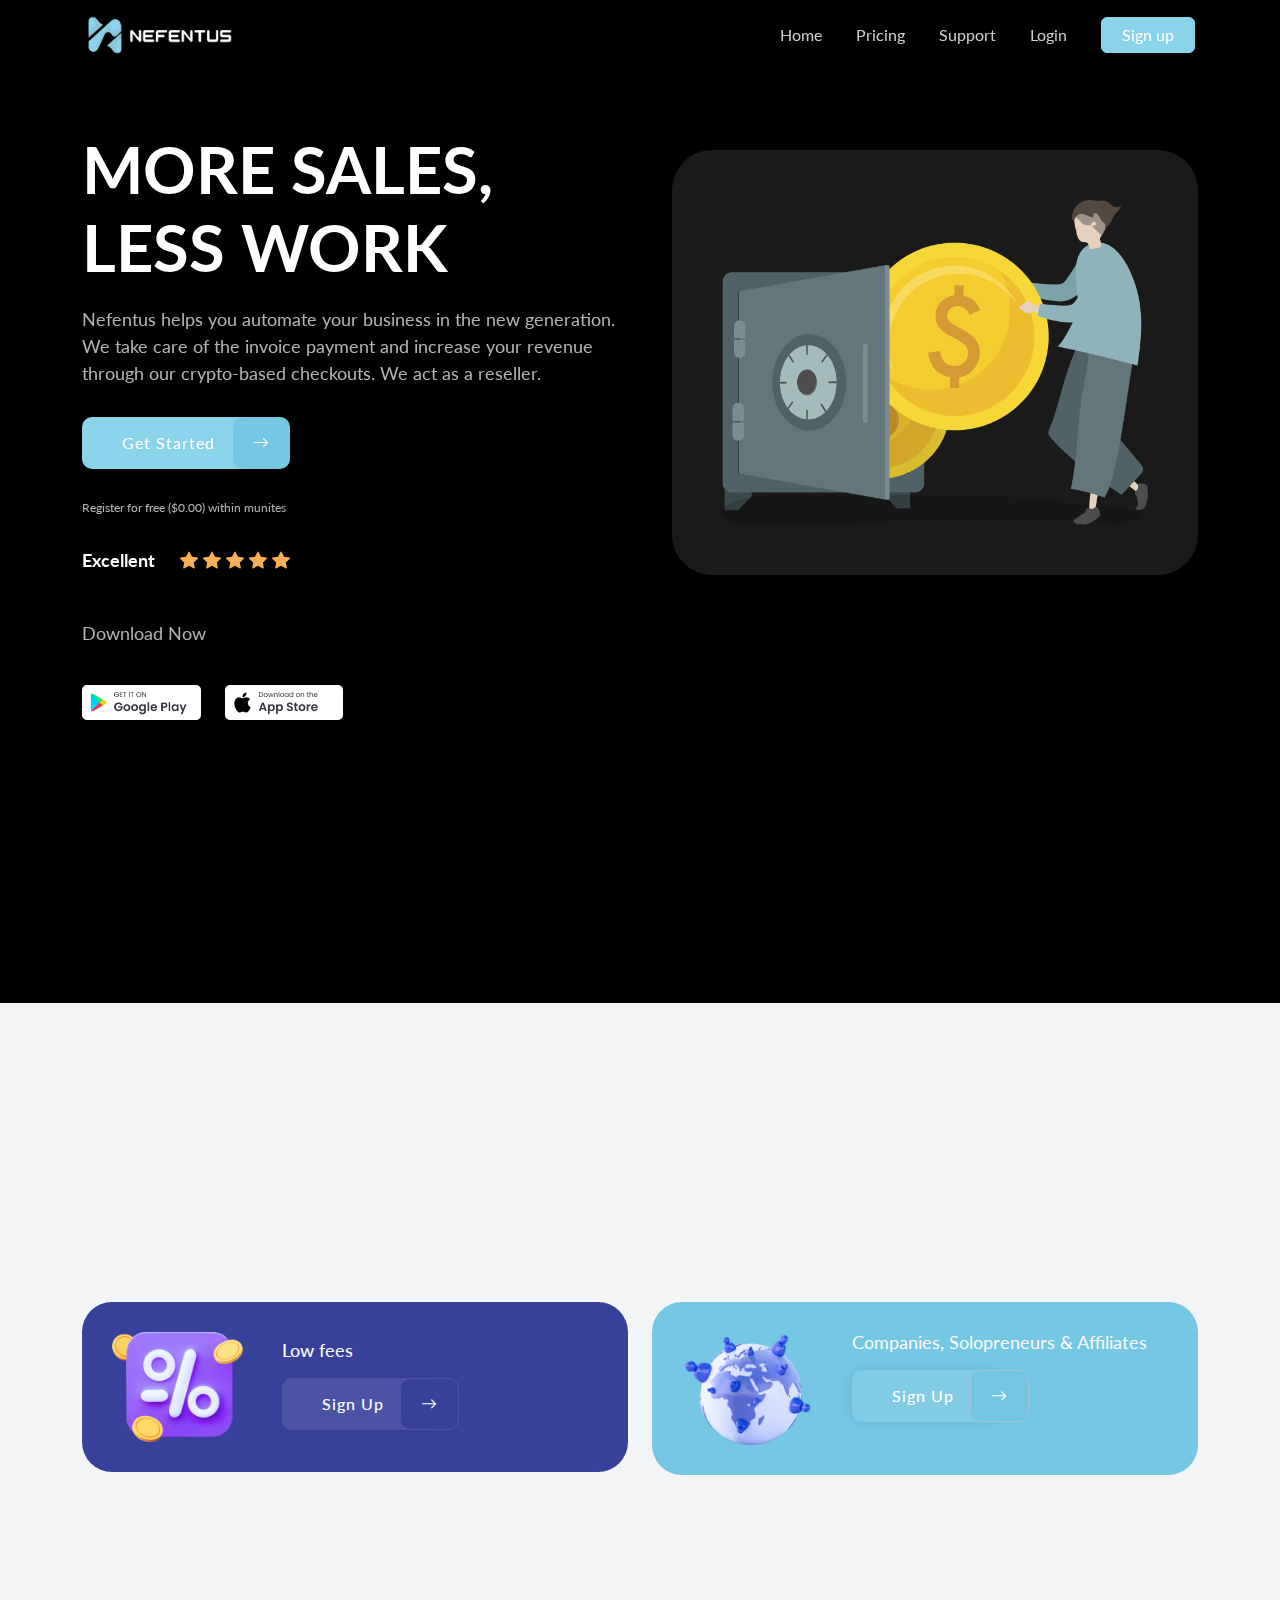
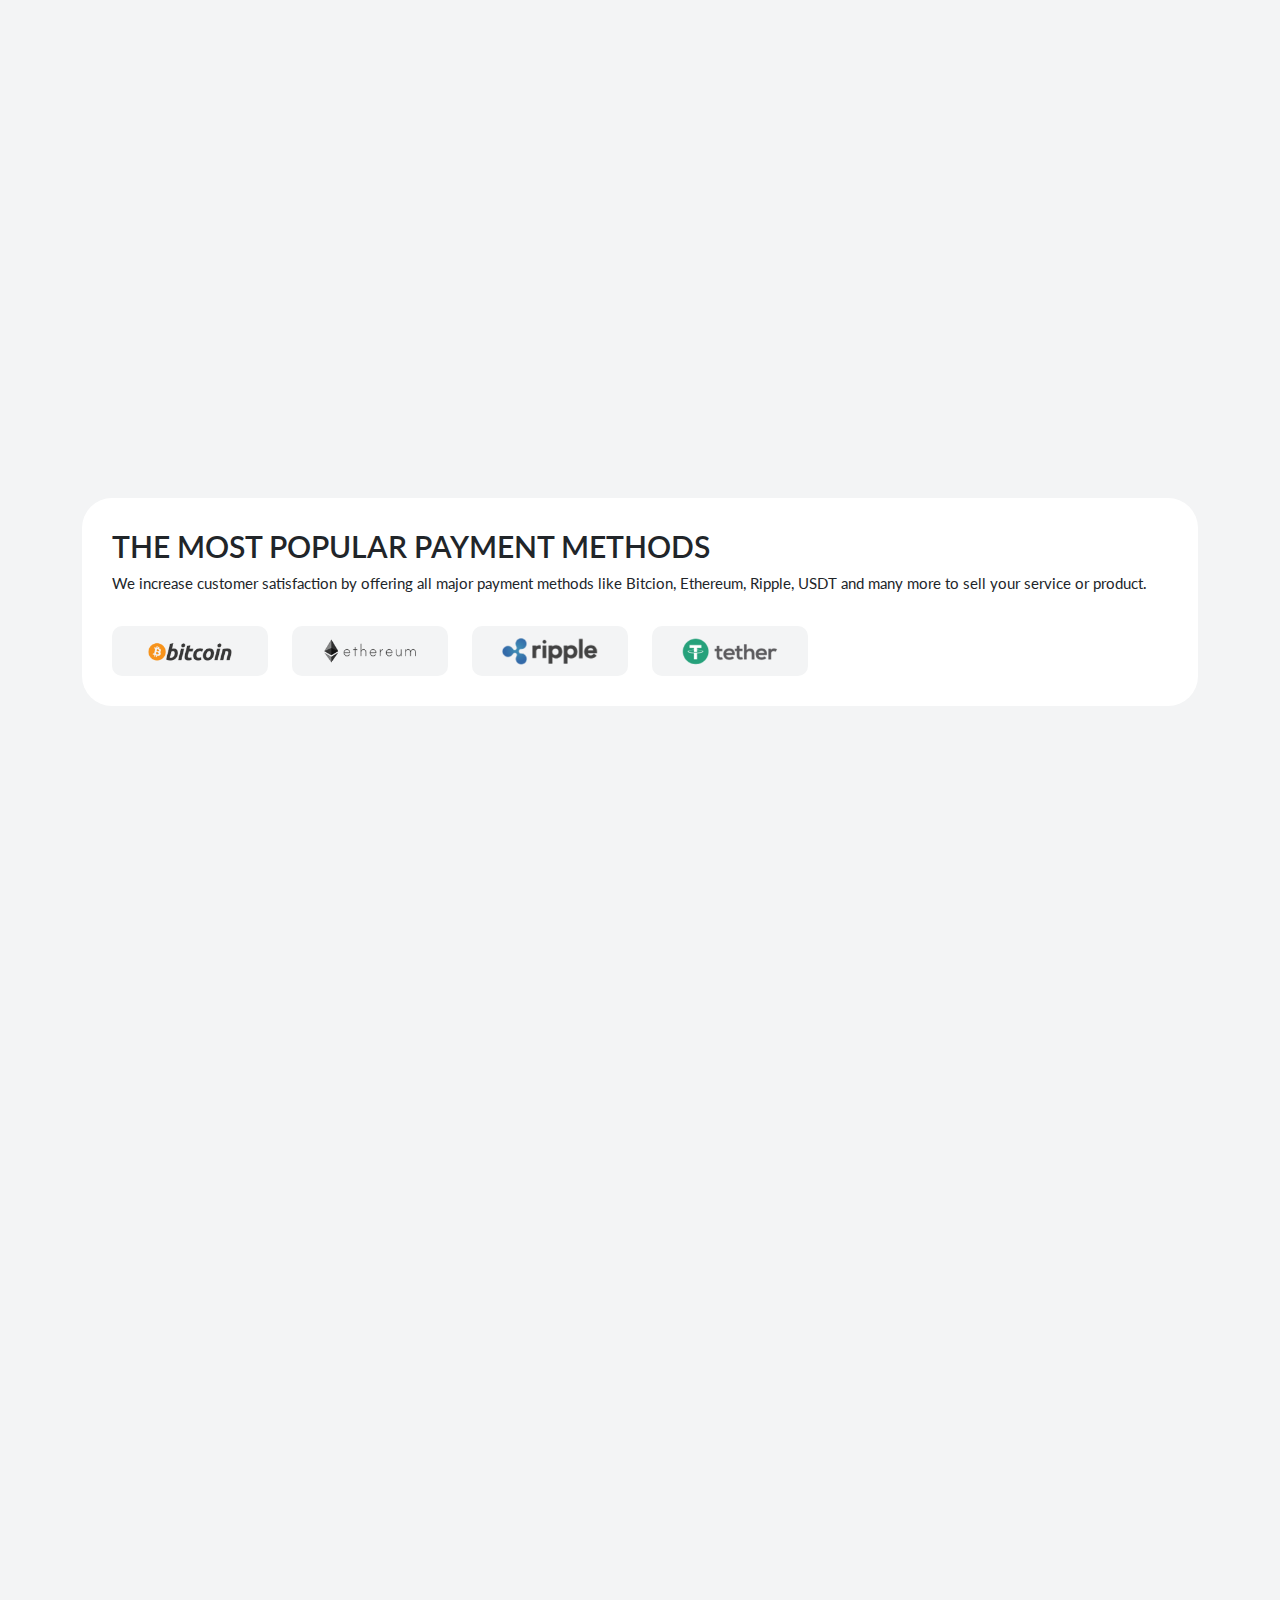
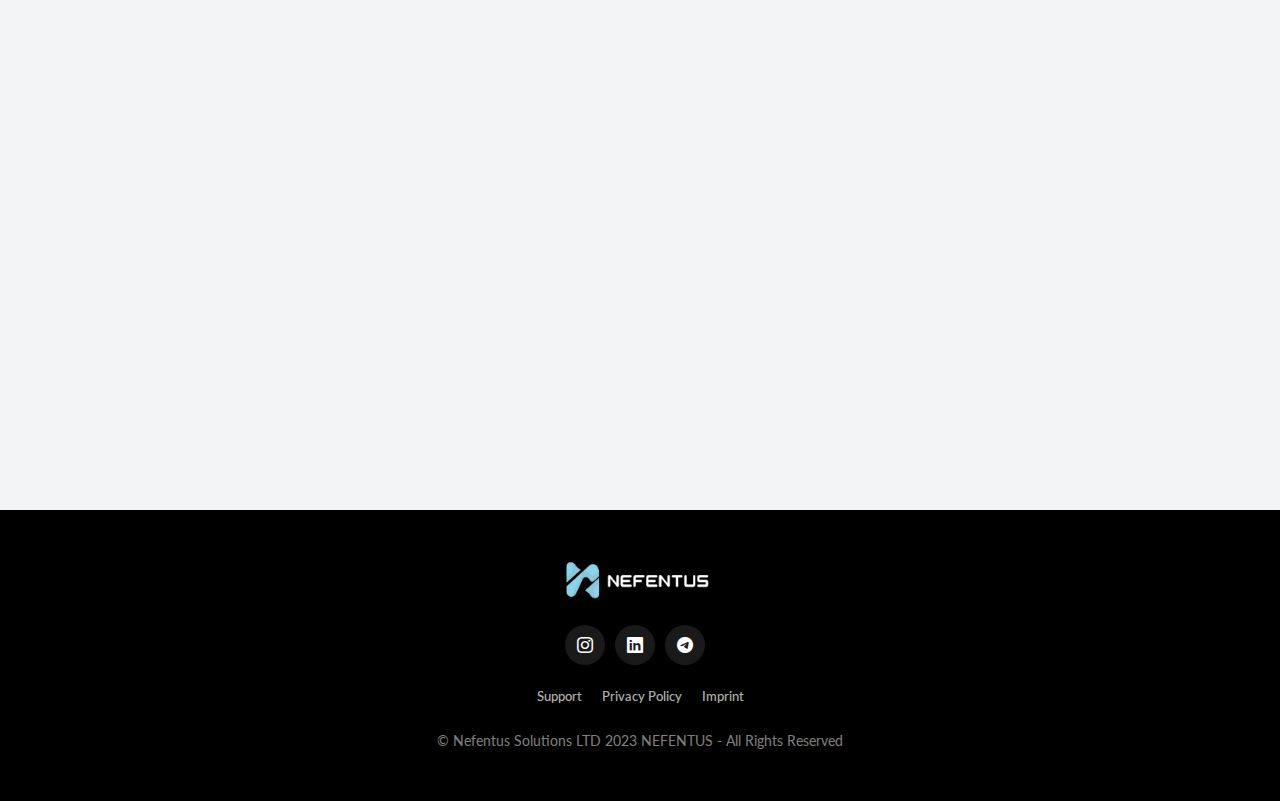
==== index.html @ e7fe7fd0 "3rd commit" ====
<!DOCTYPE html>
<html lang="en">

<head>
  <meta charset="utf-8">
  <meta content="width=device-width, initial-scale=1.0" name="viewport">

  <title>Nefentus</title>
  <meta content="" name="description">
  <meta content="" name="keywords">

  <!-- Favicons -->
  <link href="assets/img/favicon.png" rel="icon">
  <link href="assets/img/apple-touch-icon.png" rel="apple-touch-icon">

  <!-- Google Fonts -->
  <link rel="preconnect" href="https://fonts.googleapis.com">
  <link rel="preconnect" href="https://fonts.gstatic.com" crossorigin>
  <link
    href="https://fonts.googleapis.com/css2?family=Open+Sans:ital,wght@0,300;0,400;0,500;0,600;0,700;1,300;1,400;1,600;1,700&family=Montserrat:ital,wght@0,300;0,400;0,500;0,600;0,700;1,300;1,400;1,500;1,600;1,700&family=Raleway:ital,wght@0,300;0,400;0,500;0,600;0,700;1,300;1,400;1,500;1,600;1,700&display=swap"
    rel="stylesheet">

  <!-- Vendor CSS Files -->
  <link href="assets/vendor/bootstrap/css/bootstrap.min.css" rel="stylesheet">
  <link href="assets/vendor/bootstrap-icons/bootstrap-icons.css" rel="stylesheet">
  <link href="assets/vendor/aos/aos.css" rel="stylesheet">
  <link href="assets/vendor/glightbox/css/glightbox.min.css" rel="stylesheet">
  <link href="assets/vendor/swiper/swiper-bundle.min.css" rel="stylesheet">

  <!-- Template Main CSS File -->
  <link href="assets/css/main.css" rel="stylesheet">


</head>

<body>

  <!-- ======= Header ======= -->

  <header id="header" class="header d-flex align-items-center">

    <div class="container container-xl d-flex align-items-center justify-content-between">
      <a href="index.html" class="logo d-flex align-items-center">
        <img src="assets/img/logo.png" alt="">
      </a>
      <nav id="navbar" class="navbar">
        <ul>
          <li><a href="index.html">Home</a></li>
          <li><a href="pricing.html">Pricing</a></li>
          <li><a href="faq.html">Support</a></li>
          <li><a href="login.html">Login</a></li>
          <li><a href="signup.html"><button class="btn btn-info button">Sign up</button></a></li>
        </ul>
      </nav> <!-- .navbar -->

      <i class="mobile-nav-toggle mobile-nav-show bi bi-list"></i>
      <i class="mobile-nav-toggle mobile-nav-hide d-none bi bi-x"></i>

    </div>

  </header> <!-- End Header -->

  <!-- End Header -->

  <!-- ======= Hero Section ======= -->

  <section id="hero" class="hero">
    <div class="container position-relative">
      <div class="row gy-5 " data-aos="fade-in">
        <div class="col-lg-6 order-2 order-lg-1 d-flex flex-column justify-content-center text-lg-start mt-5">
          <h2>MORE SALES, LESS WORK</h2>
          <p>Nefentus helps you automate your business in the new generation. We take care of the invoice payment and
            increase your revenue through our crypto-based checkouts. We act as a reseller.</p>
          <div class="d-flex justify-content-lg-start">
            <a href="#" class="btn-get-started">Get Started <i class="bi bi-arrow-right"></i></a>
          </div>
          <p class="regFree">Register for free ($0.00) within munites</p>
          <p><b class="text-white ">Excellent</b>
            <span class="star-icon">
              <i class="bi bi-star-fill"></i>
              <i class="bi bi-star-fill"></i>
              <i class="bi bi-star-fill"></i>
              <i class="bi bi-star-fill"></i>
              <i class="bi bi-star-fill"></i>
            </span>
          </p>

          <div class="download mt-3">
            <p class="lead">Download Now</p>

            <div class="row">
              <div class="col-lg-3 col-6 mt-2">
                <a href="#"><img src="./assets/img/gplay.png" alt="" width="100%"></a>
              </div>
              <div class="col-lg-3 col-6 mt-2 text-left">
                <a href="#"><img src="./assets/img/astore.png" alt="" width="100%"></a>
              </div>
            </div>
          </div>
        </div>
        <div class="col-lg-6 order-1 order-lg-2">
          <div class="img-bg">
            <img src="assets/img/hero-img.png" class="img-fluid" alt="" data-aos="zoom-out" data-aos-delay="100">
          </div>
        </div>
      </div>
    </div>

    <div class="icon-boxes position-relative">
      <div class="container position-relative">
        <div class="row gy-4 mt-5">

          <div class="col-xl-12 col-md-12" data-aos="fade-up" data-aos-delay="100">
            <div class="icon-box">
              <div class="row">
                <div class="col-lg-4">
                  <img src="./assets/img/feature.png" width="100%" alt="">
                </div>
                <div class="col-lg-6 offset-lg-1">
                  <h2 class="text-dark title">What you can expect from Nefentus</h2>
                  <p class="text-dark">We are a new European Crypto payment solution, providing the easiest way for you
                    to sell your products and services. All functions of Nefentus are available immediately and without
                    monthly costs. An invoice will be automatically created and sent by email to your customer. Also, a
                    variety of marketing functions that can be used to increase your sales will be available to you.</p>
                  <div class="">
                    <a href="#" class="btn-get-started">Get Started <i class="bi bi-arrow-right"></i></a>
                  </div>
                </div>
              </div>
            </div>
          </div>
        </div>
      </div>
    </div>
    </div>
  </section>

  <!-- End Hero Section -->

  <main id="main">

    <section class="py-4">
      <div class="container">
        <div class="row">
          <div class="col-lg-6">
            <div class="rectengle low_fees">
              <div class="row">
                <div class="col-lg-4">
                  <img class="lowfees" src="./assets/img/low-fees.png" alt="">
                </div>
                <div class="col-lg-8 text-lext">
                  <h2 class="text-light mt-2">Low fees</h2>
                  <div class="mt-3">
                    <a href="#" class="btn-get-started signup">Sign Up <i class="bi bi-arrow-right signup2"></i></a>
                  </div>
                </div>
              </div>
            </div>
          </div>
          <div class="col-lg-6">
            <div class="rectengle two low_fees">
              <div class="row">
                <div class="col-lg-4">
                  <img class="lowfees" src="./assets/img/companies.png" alt="">
                </div>
                <div class="col-lg-8 text-lext">
                  <h2 class="text-light">Companies, Solopreneurs & Affiliates</h2>
                  <div class="mt-3">
                    <a href="#" class="btn-get-started signup">Sign Up <i class="bi bi-arrow-right signup3"></i></a>
                  </div>
                </div>
              </div>
            </div>
          </div>
        </div>
      </div>
    </section>

    <section>
      <div class="icon-boxes">
        <div class="container">
          <div class="row">

            <div class="col-xl-12 col-md-12" data-aos="fade-up" data-aos-delay="100">
              <div class="sales-box">
                <div class="row">
                  <div class="col-lg-5">
                    <div class="img-bg2">
                      <img src="./assets/img/sales.png" width="100%" alt="">
                    </div>
                  </div>
                  <div class="col-lg-6 offset-lg-1">
                    <h2 class="text-dark title">NOTICEABLY MORE SALES</h2>
                    <p class="text-dark des">Get more sales on Nefentus with our sales optimized checkouts and benefit
                      from fast load times, high conversion rates and enthusiastic user experience.</p>
                    <div class="row mb-3">
                      <div class="col-lg-6">
                        <ul>
                          <li><i class="bi bi-check-circle-fill"></i> Professional Trading Tools</li>
                          <li><i class="bi bi-check-circle-fill"></i> Autocopy Other Traders</li>
                        </ul>
                      </div>
                      <div class="col-lg-6">
                        <ul>
                          <li><i class="bi bi-check-circle-fill"></i> 1000+ Tranding Assets</li>
                          <li><i class="bi bi-check-circle-fill"></i> Multiple Funding Methods</li>
                        </ul>
                      </div>
                    </div>
                    <div>
                      <a href="#" class="btn-get-started">Get Started <i class="bi bi-arrow-right"></i></a>
                    </div>
                  </div>
                </div>
              </div>
            </div>
          </div>
        </div>
      </div>
    </section>

    <section>
      <div class="container">
        <div class="row">
          <div class="col-lg-12">
            <div class="rectengle payment">
              <h2 class="text-dark">THE MOST POPULAR PAYMENT METHODS</h2>
              <p class="text-dark">We increase customer satisfaction by offering all major payment methods like
                Bitcion, Ethereum, Ripple, USDT and many
                more to sell your service or product.</p>
              <div class="row pt-3">
                <div class="col-lg-2 col-6">
                  <div class="rec-box text-center">
                    <img src="./assets/img/bitcoin.png" width="70%" alt="">
                  </div>
                </div>
                <div class="col-lg-2 col-6">
                  <div class="rec-box text-center">
                    <img src="./assets/img/ethereum.png" width="70%" alt="">
                  </div>
                </div>
                <div class="col-lg-2 col-6">
                  <div class="rec-box text-center">
                    <img src="./assets/img/ripple.png" width="70%" alt="">
                  </div>
                </div>
                <div class="col-lg-2 col-6">
                  <div class="rec-box text-center">
                    <img src="./assets/img/tether.png" width="70%" alt="">
                  </div>
                </div>
              </div>
            </div>
          </div>
        </div>
      </div>
    </section>


    <section id="services" class="services">
      <div class="container" data-aos="fade-up">

        <div class="rectengle-bg">
          <div class="row">
            <div class="col-lg-12">
              <h2 class="heading-text">Stay with a Trusted Solution</h2>
              <p class="heading-des">Discover why we are the best solution for your business</p>
            </div>
          </div>
          <div class="row gy-4 mt-2" data-aos="fade-up" data-aos-delay="100">

            <div class="col-lg-4 col-md-6">
              <div class="service-item  position-relative">
                <div class="icon">
                  <img src="./assets/img/shield.png" alt="">
                </div>
                <h3>Software made in Europe</h3>
                <p>Our in-house team of IT specialists continuously develop Nefentus to the highest standards.</p>
              </div>
            </div>
            <div class="col-lg-4 col-md-6">
              <div class="service-item  position-relative">
                <div class="icon">
                  <img src="./assets/img/privacy.png" alt="">
                </div>
                <h3>100% DSGVO compliant</h3>
                <p>We work according to the highest data protection and security standards. To ensure that your company
                  and the data of
                  your customers are protected in the best possible way.</p>
              </div>
            </div>
            <div class="col-lg-4 col-md-6">
              <div class="service-item  position-relative">
                <div class="icon">
                  <img src="./assets/img/trusted.png" alt="">
                </div>
                <h3>Highly secure servers</h3>
                <p>Benefit from our powerful and secure servers with 100% availability</p>
              </div>
            </div>
            <div class="text-center">
              <a href="#" class="btn-get-started btn-full w-100">Start Now <i class="bi bi-arrow-right"></i></a>
            </div>
          </div>
        </div>

      </div>
    </section>

    <section>
      <div class="icon-boxes">
        <div class="container">
          <div class="row">

            <div class="col-xl-12 col-md-12" data-aos="fade-up" data-aos-delay="100">
              <div class="sales-box">
                <div class="row">
                  <div class="col-lg-5">
                    <div class="img-bg2">
                      <img src="./assets/img/personal.png" width="100%" alt="">
                    </div>
                  </div>
                  <div class="col-lg-6 offset-lg-1">
                    <h2 class="text-dark title">Free Onboarding Call</h2>
                    <p class="text-dark des">If you want to use Nefentus, we offer free onboarding calls where a support
                      expert will help you with registration and
                      setup.</p>
                    <p class="text-dark des mt-0">For ambitious experts like bar owners, consultants, coaches, trainers,
                      speakers and agency owners we always find the
                      best solution.</p>
                    <div class="row mb-3">
                      <div class="col-lg-12">
                        <ul>
                          <li><i class="bi bi-check-circle-fill"></i>Let our experts explain Nefentus to you for free
                          </li>
                          <li><i class="bi bi-check-circle-fill"></i>Get a free consultation about our software</li>
                          <li><i class="bi bi-check-circle-fill"></i>Benefit from a free introduction to our latest
                            features</li>
                        </ul>
                      </div>

                    </div>
                    <div class="d-flex justify-content-lg-start ">
                      <a href="#" class="btn-get-started">Get Started <i class="bi bi-arrow-right"></i></a>
                    </div>
                  </div>
                </div>
              </div>
            </div>
          </div>
        </div>
      </div>
    </section>

  </main><!-- End #main -->

  <!-- ======= Footer ======= -->
  <footer id="footer" class="footer">

    <div class="container">
      <div class="row gy-4">
        <div class="col-lg-4 col-md-12 offset-lg-4 text-center footer-info">
          <a href="index.html" class="logo d-flex align-items-center justify-content-center">
            <img src="assets/img/logo.png" alt="">
          </a>
          <div class="social-links d-flex mt-4 justify-content-center text-center">
            <a href="#" class="instagram"><i class="bi bi-instagram"></i></a>
            <a href="#" class="linkedin"><i class="bi bi-linkedin"></i></a>
            <a href="#" class="linkedin"><i class="bi bi-telegram"></i></a>
          </div>

          <ul class="useful-links">
            <li><a href="#">Support</a></li>
            <li><a href="#">Privacy Policy</a></li>
            <li><a href="#">Imprint</a></li>
          </ul>
        </div>

      </div>
    </div>

    <div class="container mt-4">
      <div class="copyright">
        &copy; Nefentus Solutions LTD 2023 NEFENTUS - All Rights Reserved
      </div>

    </div>

  </footer>

  <!-- End Footer -->

  <a href="#" class="scroll-top d-flex align-items-center justify-content-center"><i
      class="bi bi-arrow-up-short"></i></a>


  <!-- Vendor JS Files -->
  <script src="assets/vendor/bootstrap/js/bootstrap.bundle.min.js"></script>
  <script src="assets/vendor/aos/aos.js"></script>
  <script src="assets/vendor/glightbox/js/glightbox.min.js"></script>
  <script src="assets/vendor/purecounter/purecounter_vanilla.js"></script>
  <script src="assets/vendor/swiper/swiper-bundle.min.js"></script>

  <!-- Template Main JS File -->
  <script src="assets/js/main.js"></script>

</body>

</html>
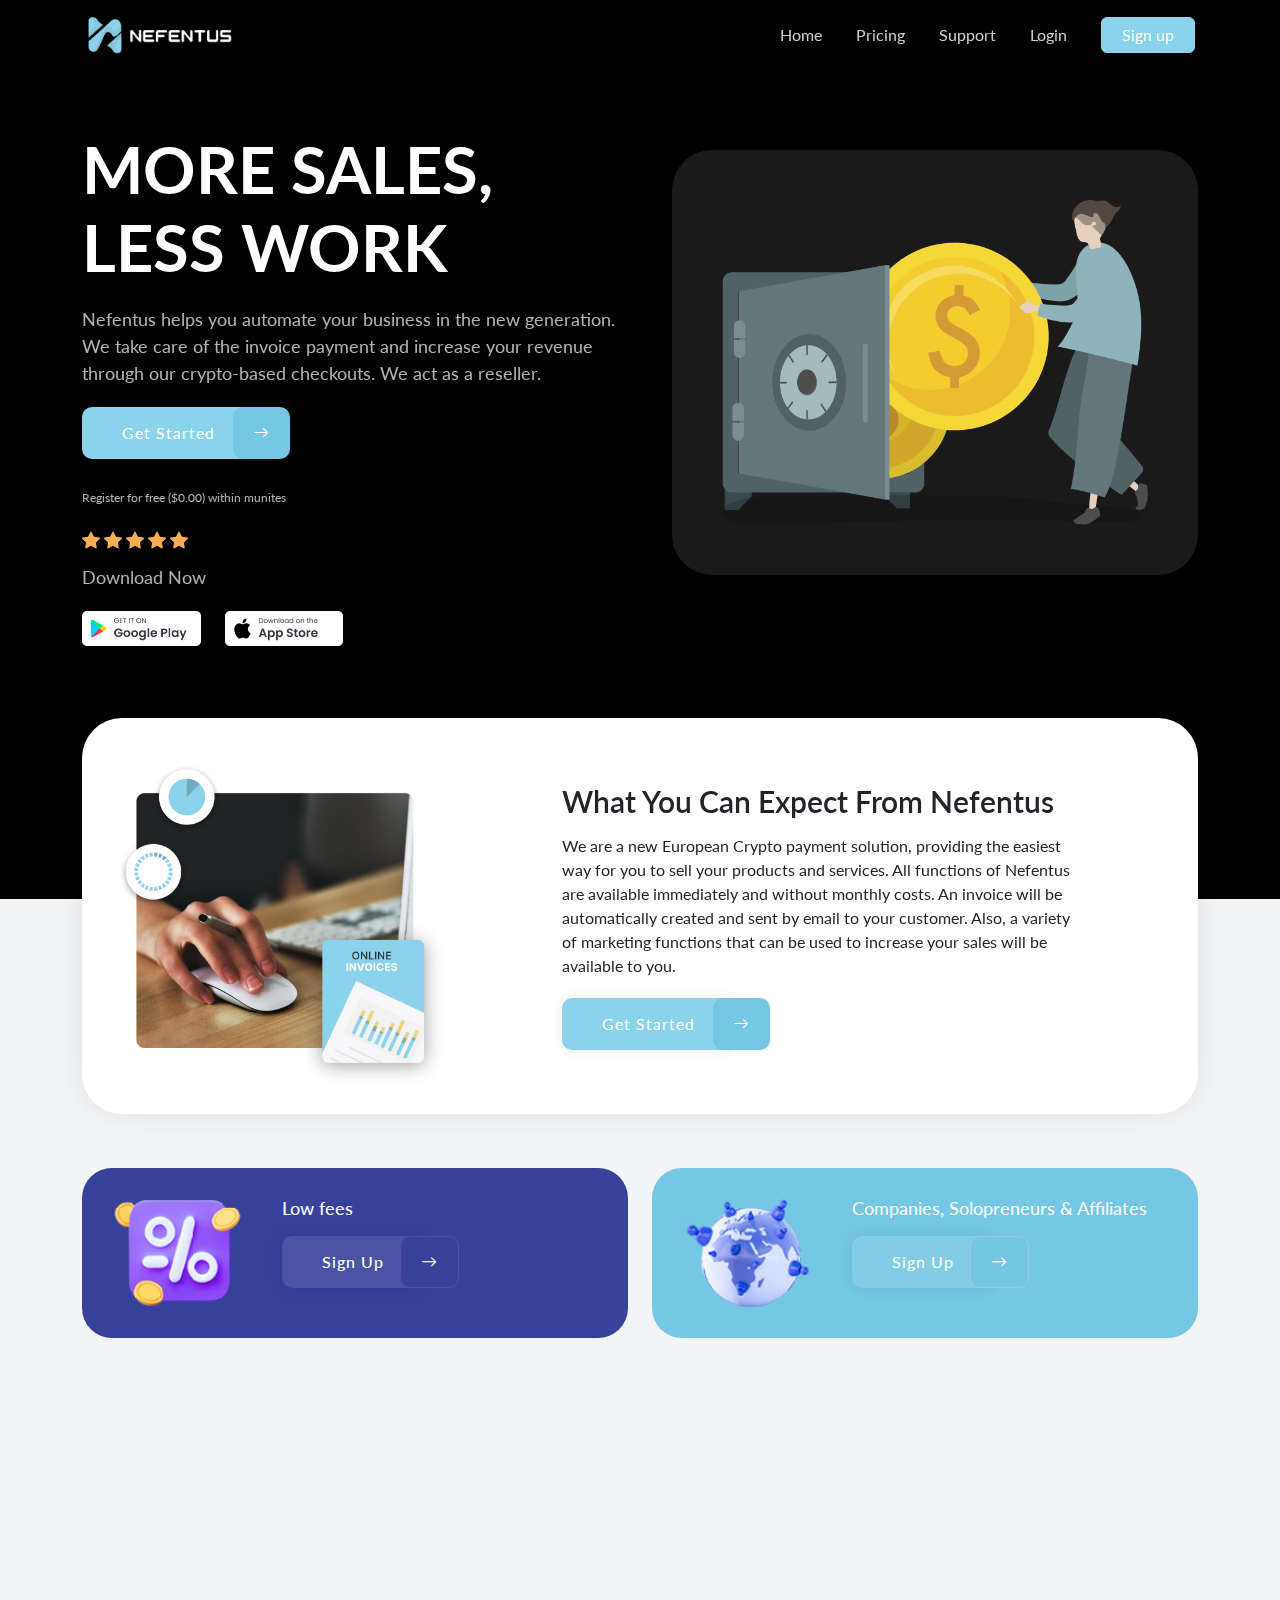
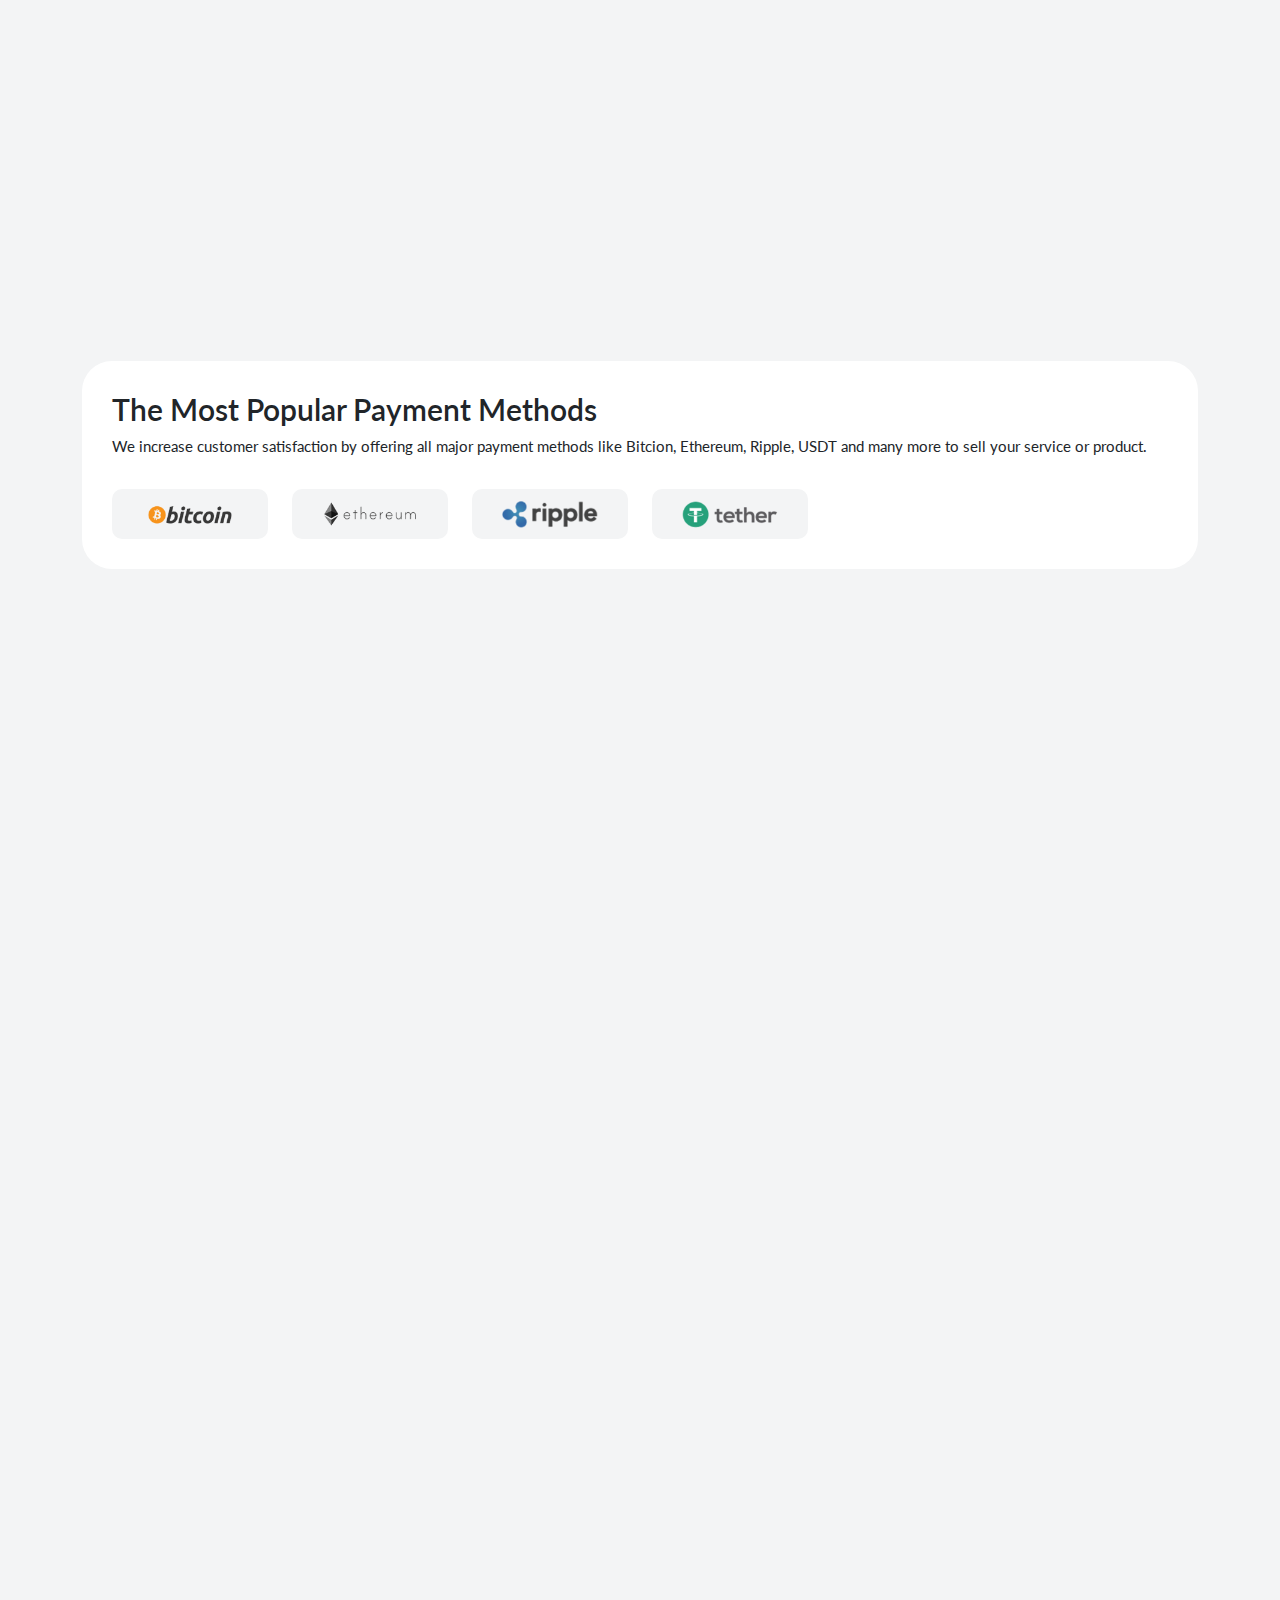
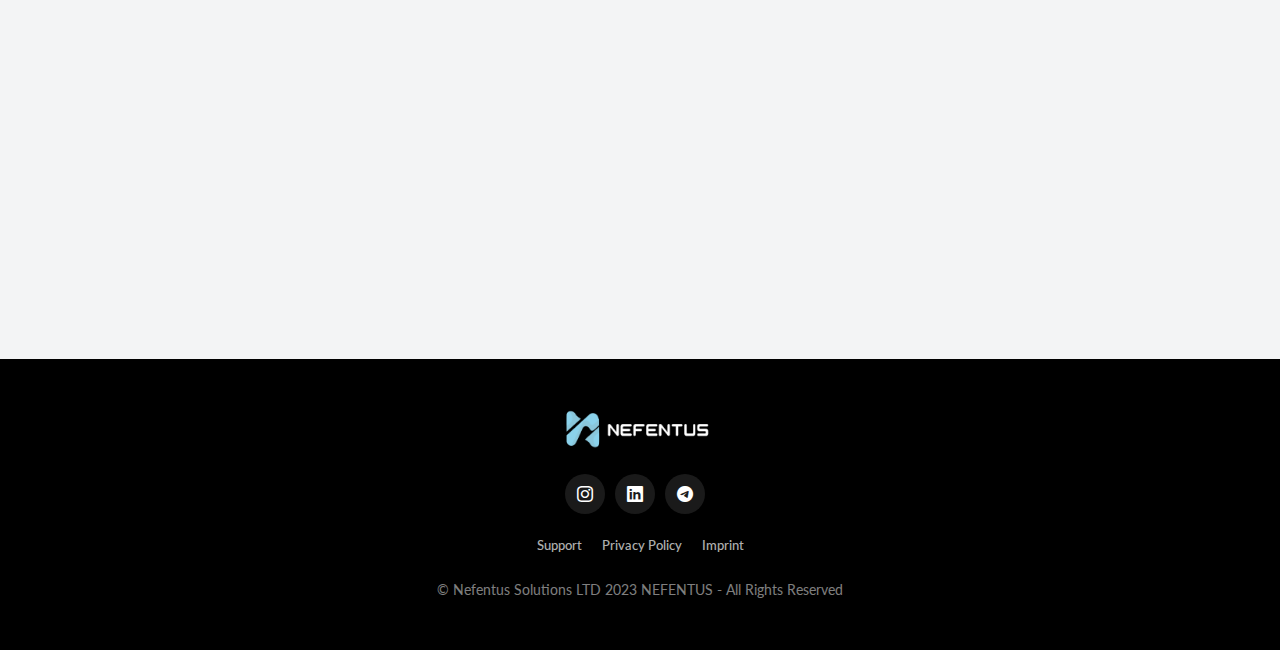
==== commit 1fad1e56: "43rd commit" ====
--- a/index.html
+++ b/index.html
@@ -49,6 +49,8 @@
           <li><a href="pricing.html">Pricing</a></li>
           <li><a href="faq.html">Support</a></li>
           <li><a href="login.html">Login</a></li>
+          <li class="app-button"><a href="#"><button class="btn btn-info button bg-light">Download the App</button></a>
+          </li>
           <li><a href="signup.html"><button class="btn btn-info button">Sign up</button></a></li>
         </ul>
       </nav> <!-- .navbar -->
@@ -75,24 +77,24 @@
             <a href="#" class="btn-get-started">Get Started <i class="bi bi-arrow-right"></i></a>
           </div>
           <p class="regFree">Register for free ($0.00) within munites</p>
-          <p><b class="text-white ">Excellent</b>
-            <span class="star-icon">
-              <i class="bi bi-star-fill"></i>
-              <i class="bi bi-star-fill"></i>
-              <i class="bi bi-star-fill"></i>
-              <i class="bi bi-star-fill"></i>
-              <i class="bi bi-star-fill"></i>
-            </span>
-          </p>
-
-          <div class="download mt-3">
+
+          <span class="star-icon">
+            <i class="bi bi-star-fill"></i>
+            <i class="bi bi-star-fill"></i>
+            <i class="bi bi-star-fill"></i>
+            <i class="bi bi-star-fill"></i>
+            <i class="bi bi-star-fill"></i>
+          </span>
+
+
+          <div class="download">
             <p class="lead">Download Now</p>
 
             <div class="row">
-              <div class="col-lg-3 col-6 mt-2">
+              <div class="col-lg-3 col-6">
                 <a href="#"><img src="./assets/img/gplay.png" alt="" width="100%"></a>
               </div>
-              <div class="col-lg-3 col-6 mt-2 text-left">
+              <div class="col-lg-3 col-6 text-left">
                 <a href="#"><img src="./assets/img/astore.png" alt="" width="100%"></a>
               </div>
             </div>
@@ -108,16 +110,16 @@
 
     <div class="icon-boxes position-relative">
       <div class="container position-relative">
-        <div class="row gy-4 mt-5">
+        <div class="row gy-4 mt-5 ">
 
           <div class="col-xl-12 col-md-12" data-aos="fade-up" data-aos-delay="100">
             <div class="icon-box">
-              <div class="row">
+              <div class="row align-items-center">
                 <div class="col-lg-4">
                   <img src="./assets/img/feature.png" width="100%" alt="">
                 </div>
                 <div class="col-lg-6 offset-lg-1">
-                  <h2 class="text-dark title">What you can expect from Nefentus</h2>
+                  <h2 class="text-dark title">What You Can Expect From Nefentus</h2>
                   <p class="text-dark">We are a new European Crypto payment solution, providing the easiest way for you
                     to sell your products and services. All functions of Nefentus are available immediately and without
                     monthly costs. An invoice will be automatically created and sent by email to your customer. Also, a
@@ -149,7 +151,7 @@
                   <img class="lowfees" src="./assets/img/low-fees.png" alt="">
                 </div>
                 <div class="col-lg-8 text-lext">
-                  <h2 class="text-light mt-2">Low fees</h2>
+                  <h2 class="text-light">Low fees</h2>
                   <div class="mt-3">
                     <a href="#" class="btn-get-started signup">Sign Up <i class="bi bi-arrow-right signup2"></i></a>
                   </div>
@@ -190,7 +192,7 @@
                     </div>
                   </div>
                   <div class="col-lg-6 offset-lg-1">
-                    <h2 class="text-dark title">NOTICEABLY MORE SALES</h2>
+                    <h2 class="text-dark title">Noticeably More Sales</h2>
                     <p class="text-dark des">Get more sales on Nefentus with our sales optimized checkouts and benefit
                       from fast load times, high conversion rates and enthusiastic user experience.</p>
                     <div class="row mb-3">
@@ -224,7 +226,7 @@
         <div class="row">
           <div class="col-lg-12">
             <div class="rectengle payment">
-              <h2 class="text-dark">THE MOST POPULAR PAYMENT METHODS</h2>
+              <h2 class="text-dark">The Most Popular Payment Methods</h2>
               <p class="text-dark">We increase customer satisfaction by offering all major payment methods like
                 Bitcion, Ethereum, Ripple, USDT and many
                 more to sell your service or product.</p>
@@ -263,7 +265,7 @@
         <div class="rectengle-bg">
           <div class="row">
             <div class="col-lg-12">
-              <h2 class="heading-text">Stay with a Trusted Solution</h2>
+              <h2 class="heading-text">Stay With a Trusted Solution</h2>
               <p class="heading-des">Discover why we are the best solution for your business</p>
             </div>
           </div>
@@ -298,8 +300,8 @@
                 <p>Benefit from our powerful and secure servers with 100% availability</p>
               </div>
             </div>
-            <div class="text-center">
-              <a href="#" class="btn-get-started btn-full w-100">Start Now <i class="bi bi-arrow-right"></i></a>
+            <div class="">
+              <a href="#" class="btn-get-started btn-full">Start Now <i class="bi bi-arrow-right"></i></a>
             </div>
           </div>
         </div>
@@ -307,14 +309,14 @@
       </div>
     </section>
 
-    <section>
+    <section class="padding-bottom">
       <div class="icon-boxes">
         <div class="container">
           <div class="row">
 
             <div class="col-xl-12 col-md-12" data-aos="fade-up" data-aos-delay="100">
               <div class="sales-box">
-                <div class="row">
+                <div class="row  align-items-center">
                   <div class="col-lg-5">
                     <div class="img-bg2">
                       <img src="./assets/img/personal.png" width="100%" alt="">
@@ -364,15 +366,15 @@
             <img src="assets/img/logo.png" alt="">
           </a>
           <div class="social-links d-flex mt-4 justify-content-center text-center">
-            <a href="#" class="instagram"><i class="bi bi-instagram"></i></a>
-            <a href="#" class="linkedin"><i class="bi bi-linkedin"></i></a>
-            <a href="#" class="linkedin"><i class="bi bi-telegram"></i></a>
+            <a href="https://www.instagram.com/nefentus" class="instagram"><i class="bi bi-instagram"></i></a>
+            <a href="https://www.linkedin.com/company/nefentus" class="linkedin"><i class="bi bi-linkedin"></i></a>
+            <a href="https://t.me/nefentus" class="linkedin"><i class="bi bi-telegram"></i></a>
           </div>
 
           <ul class="useful-links">
-            <li><a href="#">Support</a></li>
-            <li><a href="#">Privacy Policy</a></li>
-            <li><a href="#">Imprint</a></li>
+            <li><a href="faq.html">Support</a></li>
+            <li><a href="privacy-policy.html">Privacy Policy</a></li>
+            <li><a href="imprint.html">Imprint</a></li>
           </ul>
         </div>
 
--- a/assets/css/main.css
+++ b/assets/css/main.css
@@ -1038,7 +1038,7 @@
 
 .services .service-item p {
   line-height: 24px;
-  font-size: 16px;
+  font-size: 14px;
   margin-bottom: 0;
   color: #343642B2;
 }
@@ -1955,7 +1955,7 @@
 .hero p {
   color: #FFFFFFB2;
   font-weight: 400;
-  margin-bottom: 30px;
+  margin-bottom: 20px;
   font-size: 18px;
 }
 
@@ -2029,7 +2029,7 @@
 }
 
 .hero .icon-box {
-  padding: 60px 30px;
+  padding: 30px 30px;
   position: relative;
   overflow: hidden;
   background: #fff;
@@ -2777,7 +2777,7 @@
 }
 
 .star-icon {
-  margin-left: 20px;
+  padding-bottom: 10px;
 }
 
 .star-icon i {
@@ -2830,7 +2830,7 @@
 .sales-box .title {
   font-size: 30px;
   font-weight: 600;
-  padding: 20px 0px;
+  padding-bottom: 20px;
   color: #343642;
 }
 
@@ -3150,6 +3150,7 @@
   background: #F3F4F5;
   border-radius: 40px;
   padding: 30px;
+  height: 100%;
 }
 
 .pricing-box h3 {
@@ -3245,15 +3246,43 @@
   font-size: 14px;
 }
 
+.btn-full {
+  width: 100%;
+}
+
+.padding-bottom {
+  padding-bottom: 60px;
+}
+
+.app-button {
+  display: none;
+}
+
 /* =========== Mobile ========== */
 
 @media screen and (max-width: 425px) {
+  .star-icon {
+    display: none;
+  }
+
+  .app-button {
+    display: block;
+  }
+
+  .pricing-box {
+    height: auto;
+  }
+
   .lowfees {
-    width: 35%;
+    width: 25%;
   }
 
   .img-bg {
     margin: 10px;
+  }
+
+  .btn-full {
+    width: auto;
   }
 
   .hero p {
@@ -3279,11 +3308,11 @@
   }
 
   .hero .icon-box .title {
-    font-size: 17px;
+    font-size: 16px;
   }
 
   .hero .icon-box p {
-    font-size: 15px;
+    font-size: 14px;
   }
 
   .rectengle {
@@ -3304,14 +3333,16 @@
 
   .sales-box .title {
     font-size: 16px;
+    padding: 10px 0px;
   }
 
   .sales-box .des {
     font-size: 15px;
+    padding-bottom: 0;
   }
 
   .payment h2 {
-    font-size: 14px;
+    font-size: 16px;
   }
 
   .rec-box {
@@ -3323,7 +3354,7 @@
   }
 
   .heading-text {
-    font-size: 18px;
+    font-size: 16px;
   }
 
   .heading-des {
@@ -3424,12 +3455,27 @@
     text-align: center;
   }
 
-  .btn-full i {
-    right: 0;
-  }
 
   .footer .copyright {
     font-size: 12px;
   }
 
+  .services .service-item {
+    padding: 20px;
+  }
+
+  .services .service-item h3 {
+    font-size: 16px;
+  }
+
+  .bg-light {
+    background: #fff !important;
+    color: #000;
+    width: 100%;
+  }
+
+  .button {
+    width: 100%;
+  }
+
 }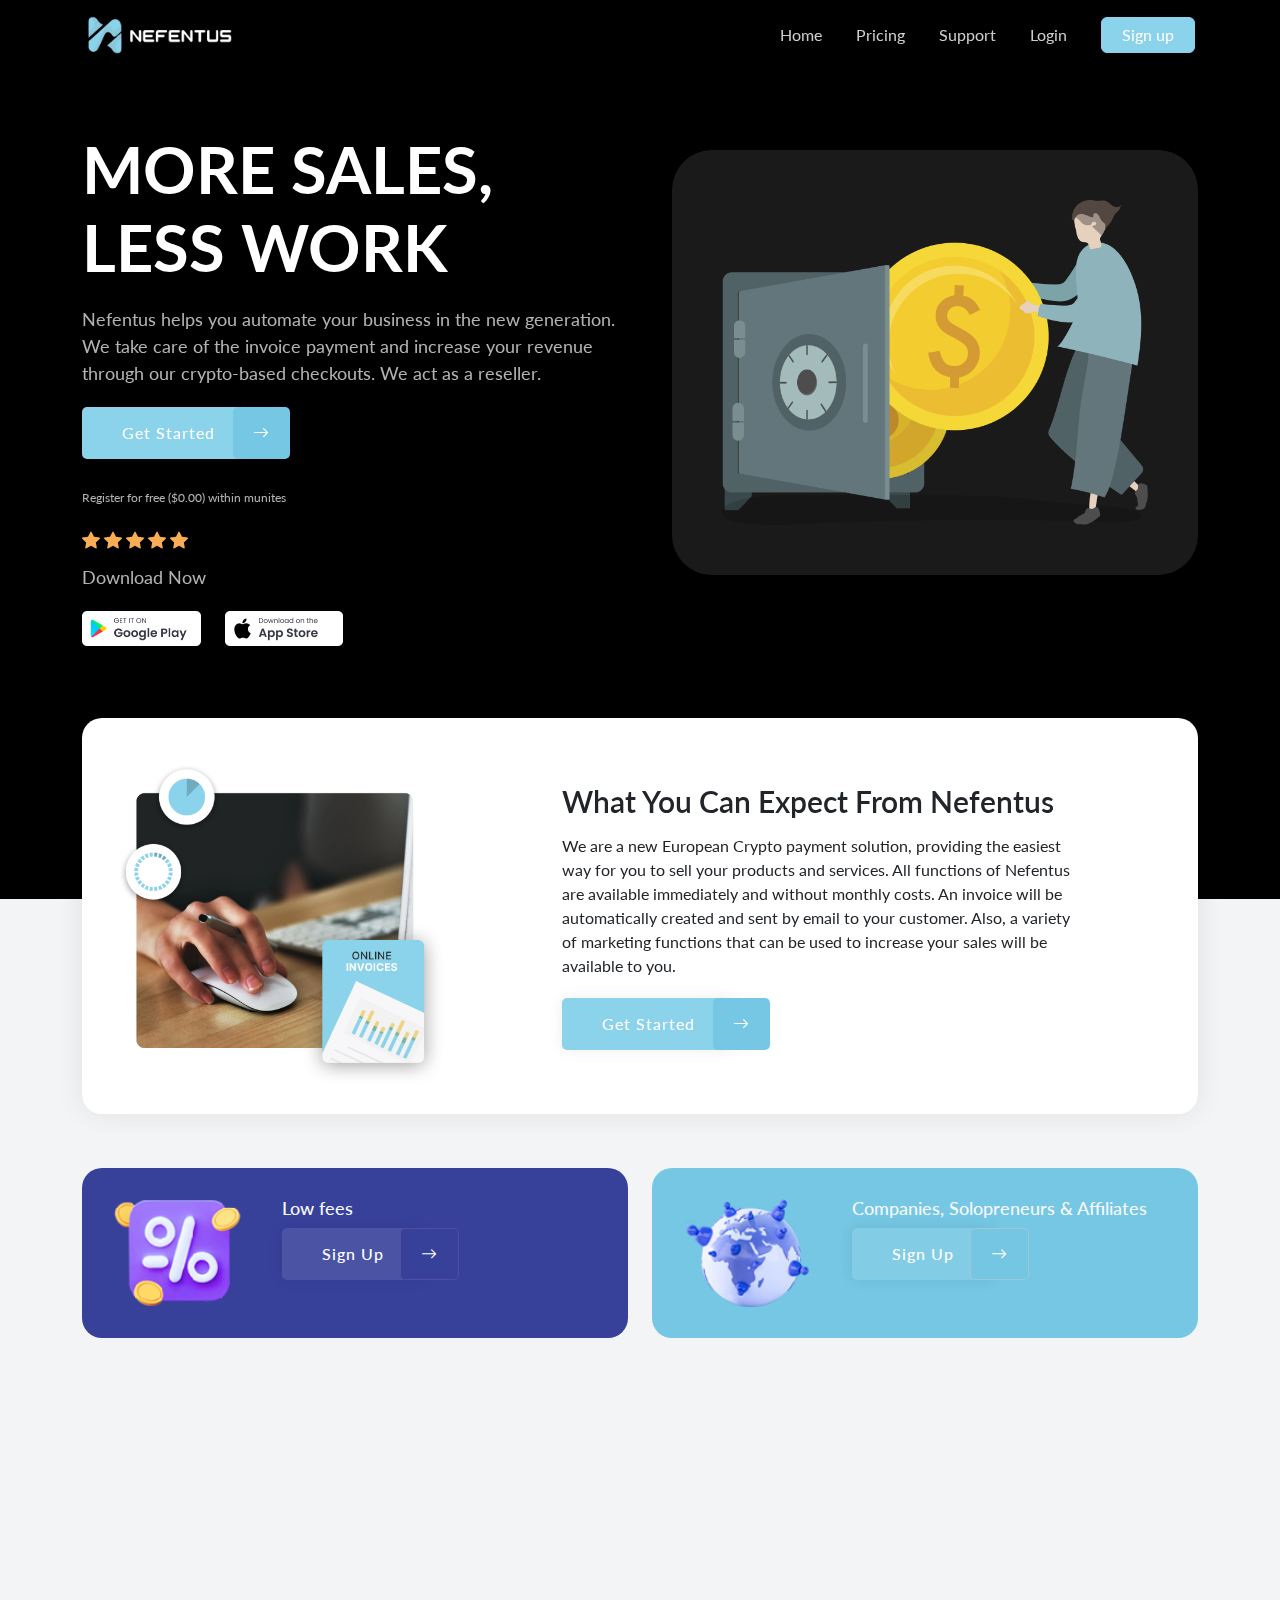
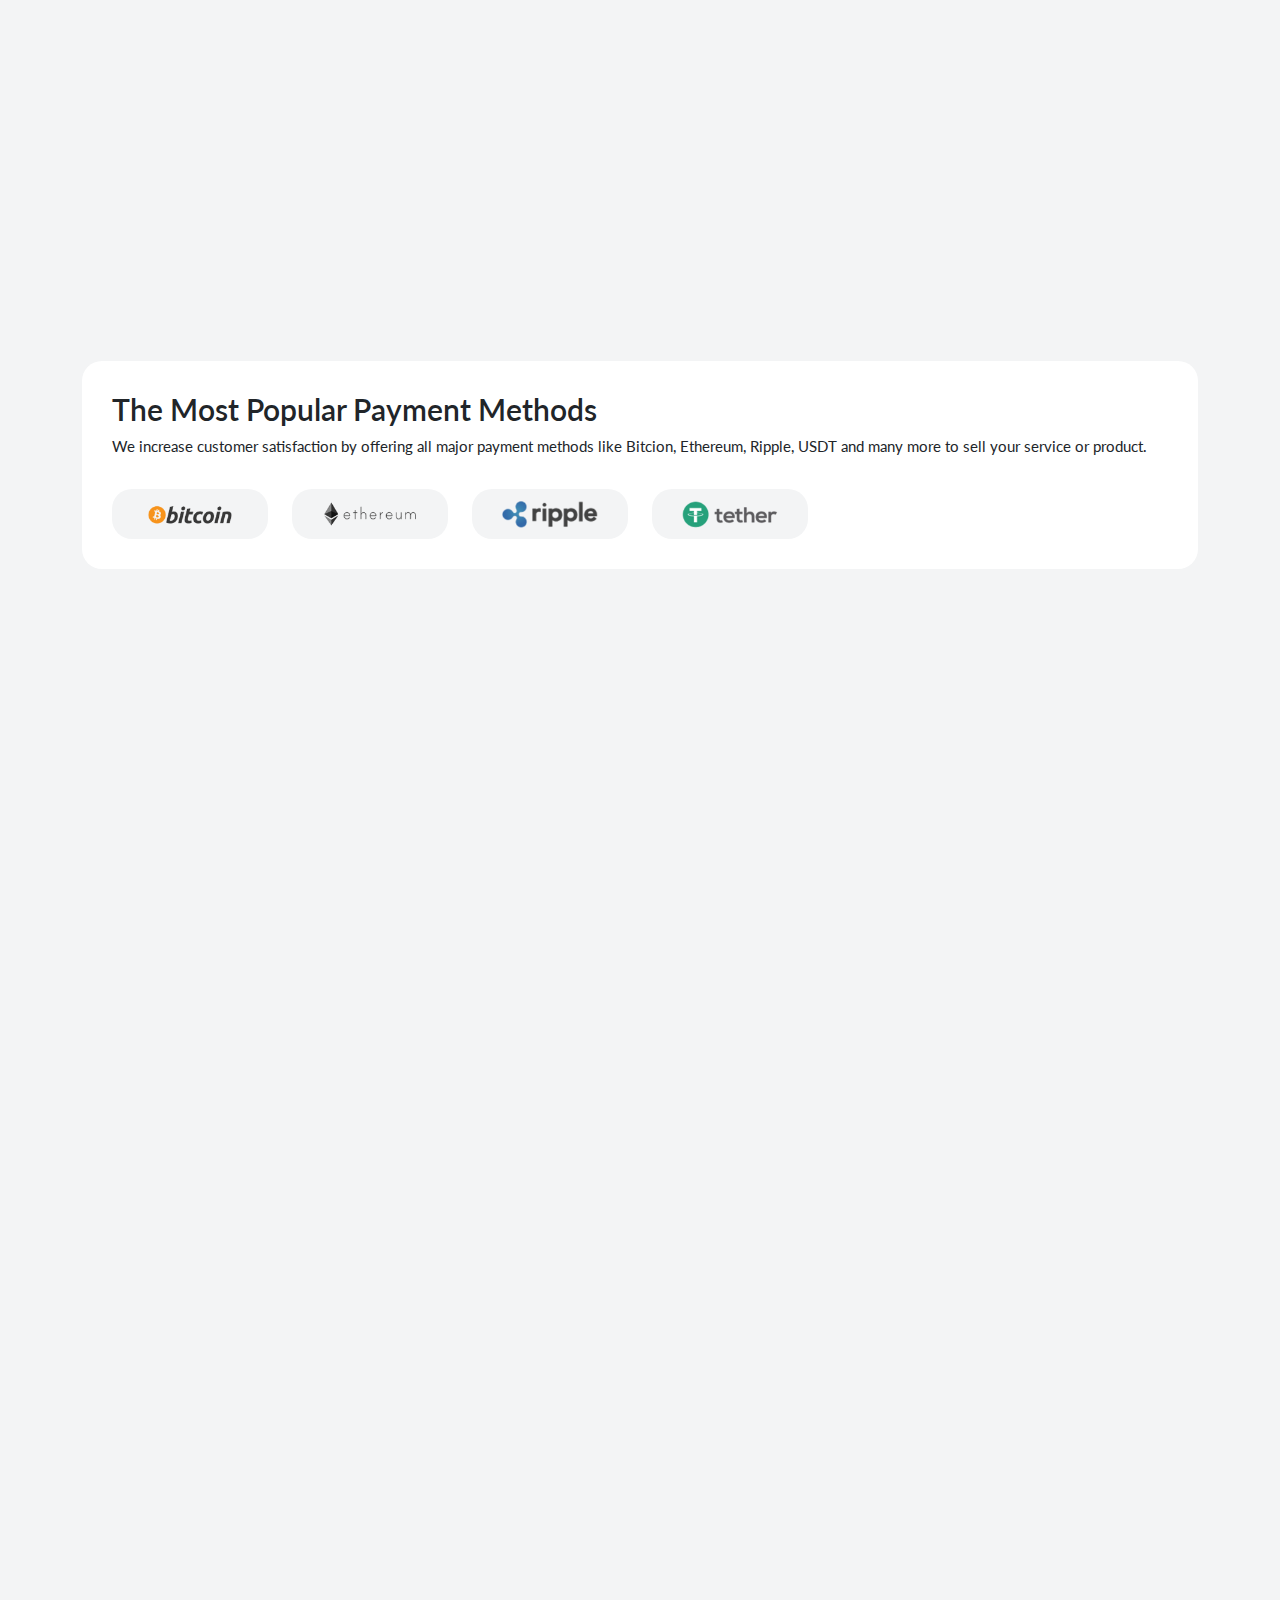
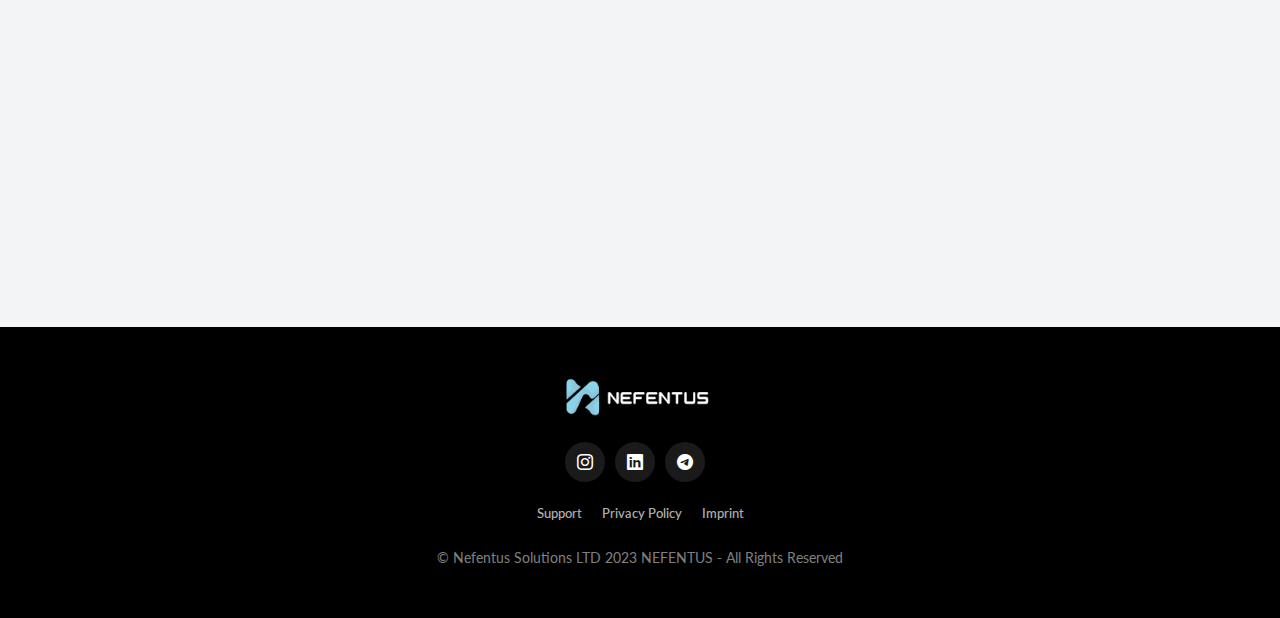
==== commit 0439160e: "8th commit" ====
--- a/index.html
+++ b/index.html
@@ -74,7 +74,7 @@
           <p>Nefentus helps you automate your business in the new generation. We take care of the invoice payment and
             increase your revenue through our crypto-based checkouts. We act as a reseller.</p>
           <div class="d-flex justify-content-lg-start">
-            <a href="#" class="btn-get-started">Get Started <i class="bi bi-arrow-right"></i></a>
+            <a href="/signup.html" class="btn-get-started">Get Started <i class="bi bi-arrow-right"></i></a>
           </div>
           <p class="regFree">Register for free ($0.00) within munites</p>
 
@@ -125,7 +125,7 @@
                     monthly costs. An invoice will be automatically created and sent by email to your customer. Also, a
                     variety of marketing functions that can be used to increase your sales will be available to you.</p>
                   <div class="">
-                    <a href="#" class="btn-get-started">Get Started <i class="bi bi-arrow-right"></i></a>
+                    <a href="signup.html" class="btn-get-started">Get Started <i class="bi bi-arrow-right"></i></a>
                   </div>
                 </div>
               </div>
@@ -152,23 +152,25 @@
                 </div>
                 <div class="col-lg-8 text-lext">
                   <h2 class="text-light">Low fees</h2>
-                  <div class="mt-3">
-                    <a href="#" class="btn-get-started signup">Sign Up <i class="bi bi-arrow-right signup2"></i></a>
-                  </div>
-                </div>
-              </div>
-            </div>
-          </div>
-          <div class="col-lg-6">
-            <div class="rectengle two low_fees">
+                  <div class="mt-2">
+                    <a href="signup.html" class="btn-get-started signup">Sign Up <i
+                        class="bi bi-arrow-right signup2"></i></a>
+                  </div>
+                </div>
+              </div>
+            </div>
+          </div>
+          <div class="col-lg-6 ">
+            <div class="rectengle two low_fees pf-mobile">
               <div class="row">
                 <div class="col-lg-4">
                   <img class="lowfees" src="./assets/img/companies.png" alt="">
                 </div>
                 <div class="col-lg-8 text-lext">
                   <h2 class="text-light">Companies, Solopreneurs & Affiliates</h2>
-                  <div class="mt-3">
-                    <a href="#" class="btn-get-started signup">Sign Up <i class="bi bi-arrow-right signup3"></i></a>
+                  <div class="mt-2">
+                    <a href="signup.html" class="btn-get-started signup">Sign Up <i
+                        class="bi bi-arrow-right signup3"></i></a>
                   </div>
                 </div>
               </div>
@@ -210,7 +212,7 @@
                       </div>
                     </div>
                     <div>
-                      <a href="#" class="btn-get-started">Get Started <i class="bi bi-arrow-right"></i></a>
+                      <a href="signup.html" class="btn-get-started">Get Started <i class="bi bi-arrow-right"></i></a>
                     </div>
                   </div>
                 </div>
@@ -269,7 +271,7 @@
               <p class="heading-des">Discover why we are the best solution for your business</p>
             </div>
           </div>
-          <div class="row gy-4 mt-2" data-aos="fade-up" data-aos-delay="100">
+          <div class="row gy-4" data-aos="fade-up" data-aos-delay="100">
 
             <div class="col-lg-4 col-md-6">
               <div class="service-item  position-relative">
@@ -301,7 +303,7 @@
               </div>
             </div>
             <div class="">
-              <a href="#" class="btn-get-started btn-full">Start Now <i class="bi bi-arrow-right"></i></a>
+              <a href="signup.html" class="btn-get-started btn-full">Start Now <i class="bi bi-arrow-right"></i></a>
             </div>
           </div>
         </div>
@@ -343,7 +345,8 @@
 
                     </div>
                     <div class="d-flex justify-content-lg-start ">
-                      <a href="#" class="btn-get-started">Get Started <i class="bi bi-arrow-right"></i></a>
+                      <a href="https://calendly.com/d/grb-3g7-g8y" class="btn-get-started" target="_blank">Get Started
+                        <i class="bi bi-arrow-right"></i></a>
                     </div>
                   </div>
                 </div>
--- a/assets/css/main.css
+++ b/assets/css/main.css
@@ -335,7 +335,7 @@
   right: 0;
   left: 0;
   height: 70px;
-  box-shadow: 0px 2px 20px rgba(0, 0, 0, 0.1);
+  box-shadow: 0px 2px 20px rgba(0, 0, 0, 0.5);
 }
 
 .header .logo img {
@@ -1967,7 +1967,7 @@
   letter-spacing: 1px;
   display: inline-block;
   padding: 14px 40px;
-  border-radius: 10px;
+  border-radius: 5px;
   transition: 0.3s;
   color: #fff;
   background: var(--button-color);
@@ -2035,7 +2035,7 @@
   background: #fff;
   box-shadow: 0 0 29px 0 rgba(0, 0, 0, 0.08);
   transition: all 0.3s ease-in-out;
-  border-radius: 40px;
+  border-radius: 20px;
   z-index: 1;
   height: 100%;
   width: 100%;
@@ -2758,7 +2758,7 @@
 .btn-get-started i {
   font-size: 16px;
   background: rgb(117, 199, 227);
-  border-radius: 10px;
+  border-radius: 5px;
   padding: 14px 20px;
   position: absolute;
   top: 0px;
@@ -2787,7 +2787,7 @@
 
 .rectengle {
   background: #37419A;
-  border-radius: 30px;
+  border-radius: 20px;
   padding: 30px;
 }
 
@@ -2817,13 +2817,13 @@
 
 .sales-box {
   background: #fff;
-  border-radius: 30px;
+  border-radius: 20px;
   padding: 50px;
 }
 
 .img-bg2 {
   background: #F3F4F5;
-  border-radius: 40px;
+  border-radius: 20px;
   padding: 20px;
 }
 
@@ -2848,7 +2848,7 @@
 
 .rec-box {
   background: #F3F4F5;
-  border-radius: 10px;
+  border-radius: 20px;
   padding: 10px;
 }
 
@@ -2863,7 +2863,7 @@
 
 .rectengle-bg {
   background: #fff;
-  border-radius: 40px;
+  border-radius: 20px;
   padding: 80px;
 }
 
@@ -2944,7 +2944,6 @@
   padding: 20px;
 
 }
-
 
 
 /* progress bar css  */
@@ -3079,7 +3078,7 @@
 
 .checkout-box {
   background: #FFFFFF;
-  border-radius: 40px;
+  border-radius: 20px;
   padding: 40px;
 }
 
@@ -3148,7 +3147,7 @@
 
 .pricing-box {
   background: #F3F4F5;
-  border-radius: 40px;
+  border-radius: 20px;
   padding: 30px;
   height: 100%;
 }
@@ -3248,6 +3247,7 @@
 
 .btn-full {
   width: 100%;
+  text-align: center;
 }
 
 .padding-bottom {
@@ -3256,6 +3256,10 @@
 
 .app-button {
   display: none;
+}
+
+.signup-form h2 {
+  font-size: 25px;
 }
 
 /* =========== Mobile ========== */
@@ -3265,12 +3269,29 @@
     display: none;
   }
 
+  .pf-mobile {
+    margin-top: 20px;
+  }
+
   .app-button {
     display: block;
   }
 
   .pricing-box {
     height: auto;
+  }
+
+  .sales-box h4 {
+    font-size: 15px;
+  }
+
+  .contact-box {
+    padding: 0;
+  }
+
+  .contact i {
+    font-size: 20px;
+    padding-bottom: 10px;
   }
 
   .lowfees {
@@ -3292,7 +3313,7 @@
   .btn-get-started i {
     font-size: 14px;
     background: rgb(117, 199, 227);
-    border-radius: 10px;
+    border-radius: 5px;
     position: absolute;
     top: 0px;
     right: -20px;
@@ -3315,16 +3336,29 @@
     font-size: 14px;
   }
 
-  .rectengle {
-    margin-bottom: 20px;
-  }
 
   .btn-get-started.signup {
     padding-right: 70px;
   }
 
   .rectengle h2 {
-    padding: 20px 0px;
+    padding: 10px 0px;
+    margin-bottom: 0;
+  }
+
+  .hero .icon-boxes:before {
+    content: "";
+    position: absolute;
+    bottom: 0;
+    left: 0;
+    right: 0;
+    height: calc(50% + 20px);
+    background-color: #f3f4f5;
+  }
+
+  .icon-boxes .gy-4,
+  .icon-boxes .mt-5 {
+    margin-top: 0;
   }
 
   .sales-box {
@@ -3411,7 +3445,6 @@
   }
 
   .pricing-box {
-    margin-top: 10px;
     text-align: left;
   }
 
@@ -3431,7 +3464,7 @@
     padding: 20px;
   }
 
-  .fw-semibold {
+  .signup-form h2 {
     font-size: 20px;
   }
 
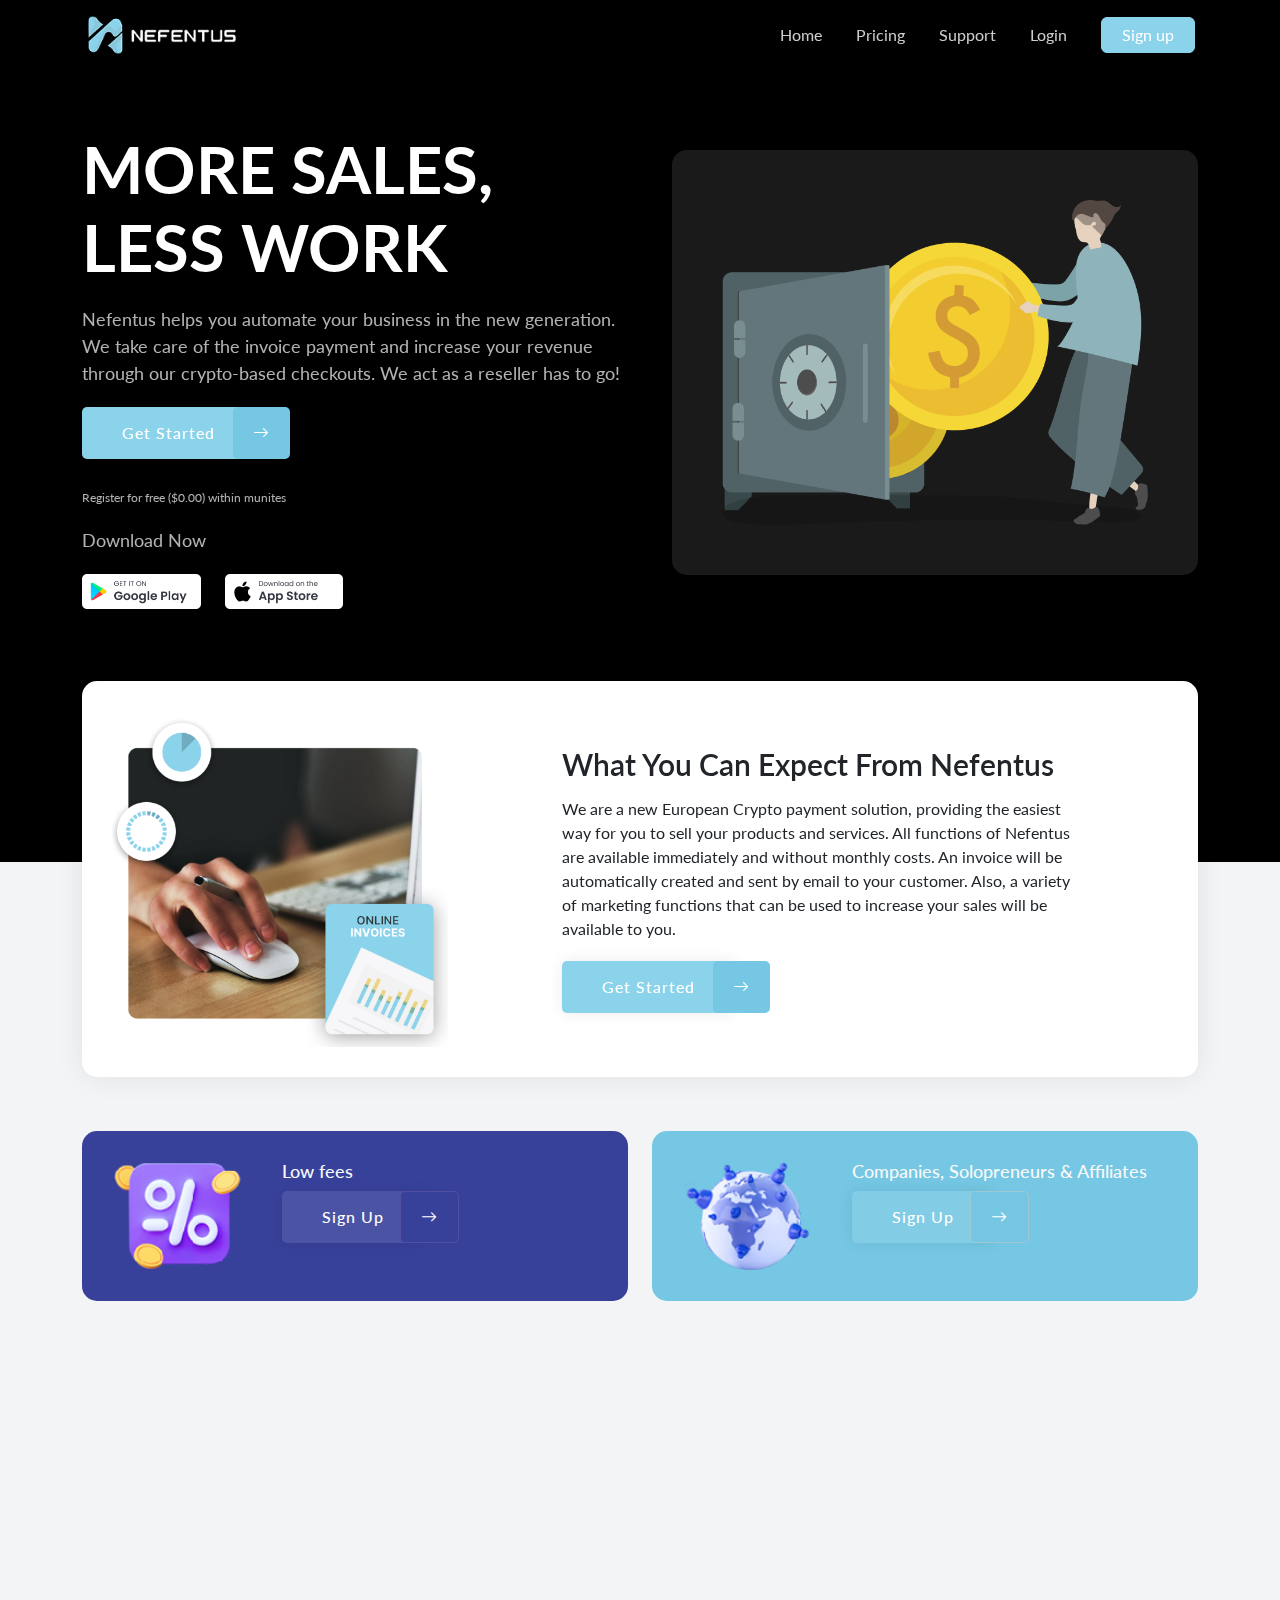
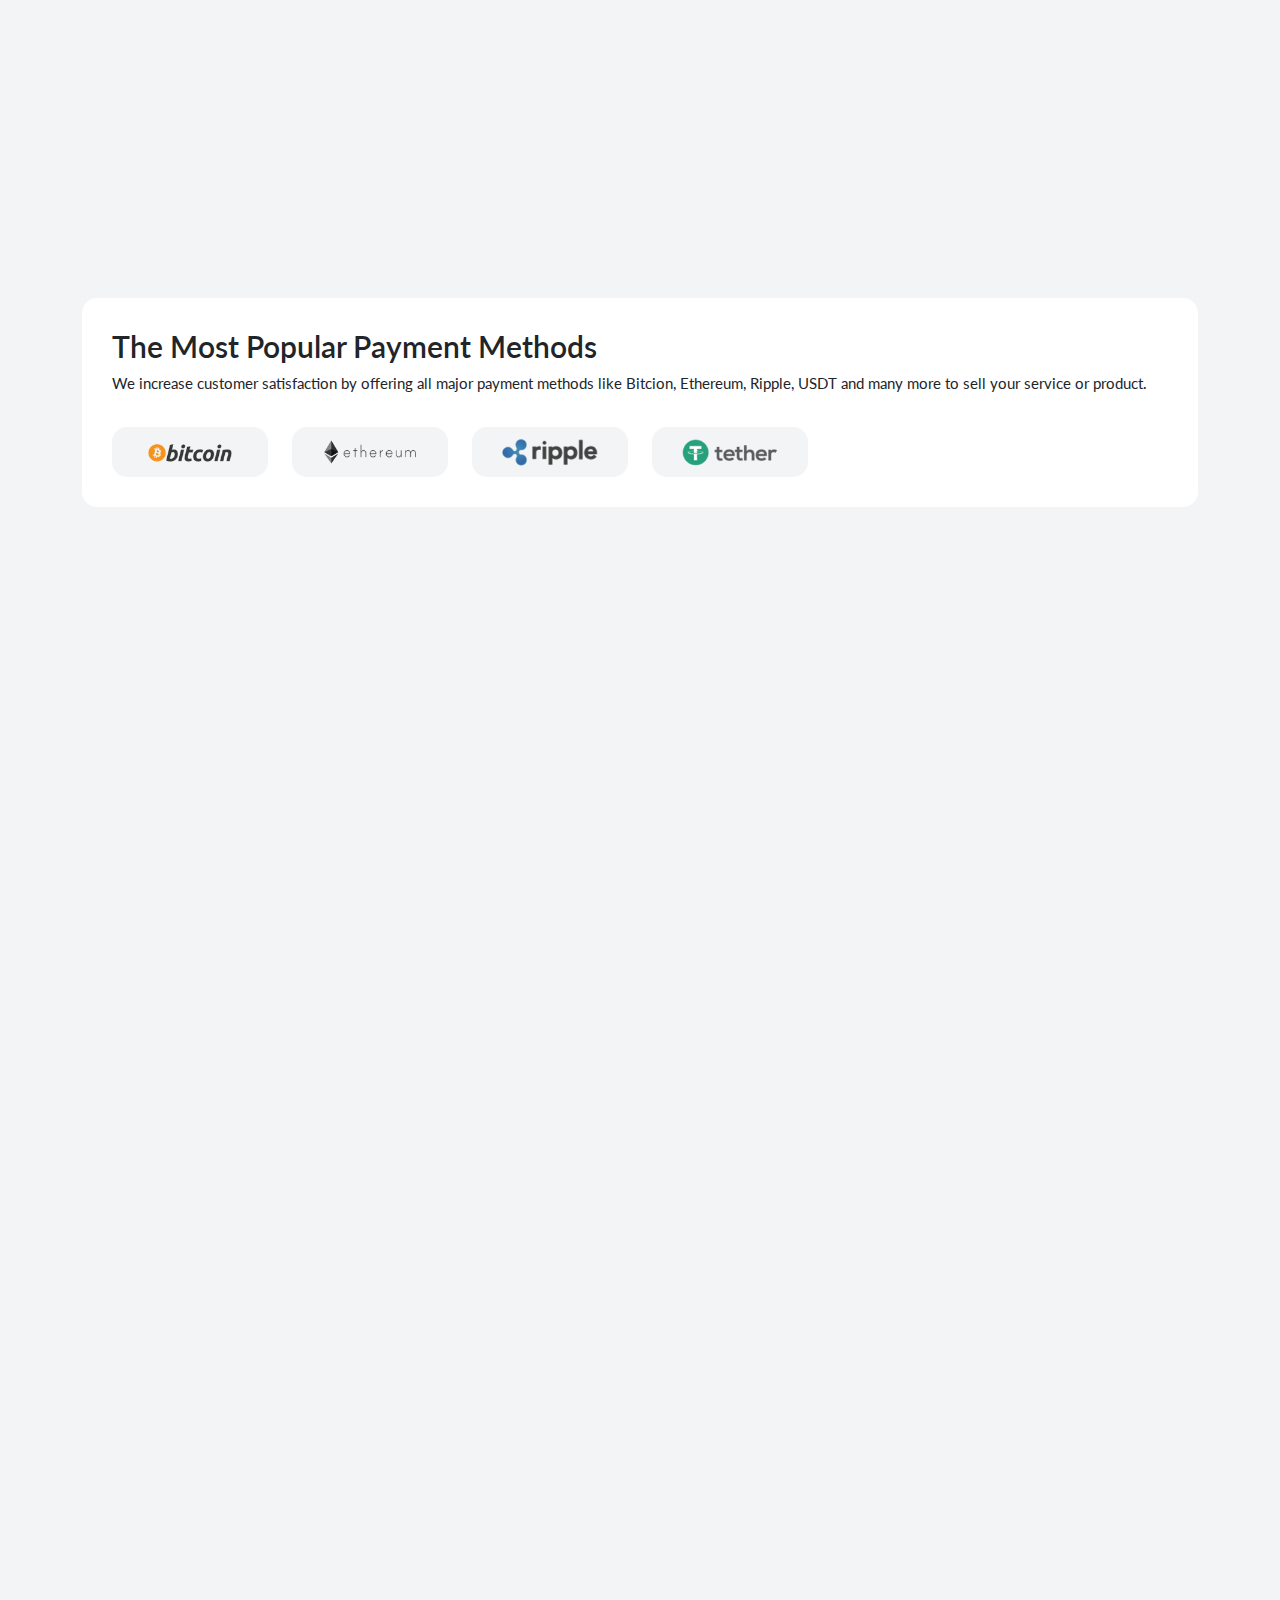
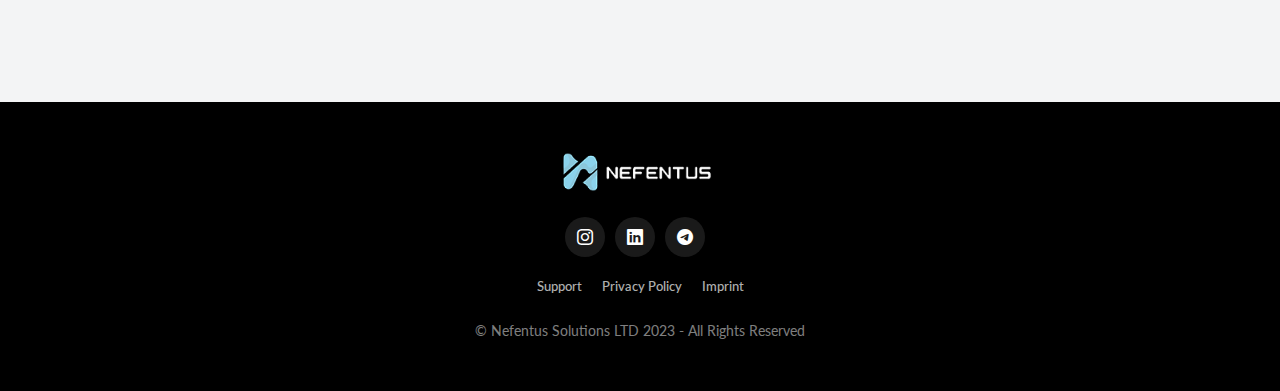
==== commit 1d64af9a: "10th commit" ====
--- a/index.html
+++ b/index.html
@@ -72,20 +72,11 @@
         <div class="col-lg-6 order-2 order-lg-1 d-flex flex-column justify-content-center text-lg-start mt-5">
           <h2>MORE SALES, LESS WORK</h2>
           <p>Nefentus helps you automate your business in the new generation. We take care of the invoice payment and
-            increase your revenue through our crypto-based checkouts. We act as a reseller.</p>
+            increase your revenue through our crypto-based checkouts. We act as a reseller has to go!</p>
           <div class="d-flex justify-content-lg-start">
             <a href="/signup.html" class="btn-get-started">Get Started <i class="bi bi-arrow-right"></i></a>
           </div>
           <p class="regFree">Register for free ($0.00) within munites</p>
-
-          <span class="star-icon">
-            <i class="bi bi-star-fill"></i>
-            <i class="bi bi-star-fill"></i>
-            <i class="bi bi-star-fill"></i>
-            <i class="bi bi-star-fill"></i>
-            <i class="bi bi-star-fill"></i>
-          </span>
-
 
           <div class="download">
             <p class="lead">Download Now</p>
@@ -187,7 +178,7 @@
 
             <div class="col-xl-12 col-md-12" data-aos="fade-up" data-aos-delay="100">
               <div class="sales-box">
-                <div class="row">
+                <div class="row align-items-center">
                   <div class="col-lg-5">
                     <div class="img-bg2">
                       <img src="./assets/img/sales.png" width="100%" alt="">
@@ -386,7 +377,7 @@
 
     <div class="container mt-4">
       <div class="copyright">
-        &copy; Nefentus Solutions LTD 2023 NEFENTUS - All Rights Reserved
+        &copy; Nefentus Solutions LTD 2023 - All Rights Reserved
       </div>
 
     </div>
--- a/assets/css/main.css
+++ b/assets/css/main.css
@@ -1007,7 +1007,7 @@
   padding: 40px;
   background: #f3f4f5;
   height: 100%;
-  border-radius: 20px;
+  border-radius: 15px;
 }
 
 .services .service-item .icon {
@@ -2035,7 +2035,7 @@
   background: #fff;
   box-shadow: 0 0 29px 0 rgba(0, 0, 0, 0.08);
   transition: all 0.3s ease-in-out;
-  border-radius: 20px;
+  border-radius: 15px;
   z-index: 1;
   height: 100%;
   width: 100%;
@@ -2750,7 +2750,7 @@
 
 .img-bg {
   background: rgba(255, 255, 255, 0.1);
-  border-radius: 40px;
+  border-radius: 15px;
   padding: 50px;
   margin: 20px 0px 20px 20px;
 }
@@ -2787,7 +2787,7 @@
 
 .rectengle {
   background: #37419A;
-  border-radius: 20px;
+  border-radius: 15px;
   padding: 30px;
 }
 
@@ -2817,15 +2817,14 @@
 
 .sales-box {
   background: #fff;
-  border-radius: 20px;
-  padding: 50px;
-}
-
-.img-bg2 {
-  background: #F3F4F5;
-  border-radius: 20px;
+  border-radius: 15px;
+  padding: 30px;
+}
+
+/* .img-bg2 {
+  border-radius: 15px;
   padding: 20px;
-}
+} */
 
 .sales-box .title {
   font-size: 30px;
@@ -2848,7 +2847,7 @@
 
 .rec-box {
   background: #F3F4F5;
-  border-radius: 20px;
+  border-radius: 15px;
   padding: 10px;
 }
 
@@ -2863,8 +2862,8 @@
 
 .rectengle-bg {
   background: #fff;
-  border-radius: 20px;
-  padding: 80px;
+  border-radius: 15px;
+  padding: 30px;
 }
 
 .heading-text {
@@ -2942,7 +2941,11 @@
   background: #F8FAFE;
   border-radius: 8px;
   padding: 20px;
-
+}
+
+.contact-box p {
+  margin: 0;
+  font-size: 14px;
 }
 
 
@@ -3078,7 +3081,7 @@
 
 .checkout-box {
   background: #FFFFFF;
-  border-radius: 20px;
+  border-radius: 15px;
   padding: 40px;
 }
 
@@ -3147,7 +3150,7 @@
 
 .pricing-box {
   background: #F3F4F5;
-  border-radius: 20px;
+  border-radius: 15px;
   padding: 30px;
   height: 100%;
 }
@@ -3230,7 +3233,7 @@
 }
 
 .legal {
-  font-size: 13px;
+  font-size: 11px;
   color: darkgray;
 }
 
@@ -3242,7 +3245,7 @@
 ul li {
   list-style: none;
   padding: 5px 0px;
-  font-size: 14px;
+  font-size: 13px;
 }
 
 .btn-full {
@@ -3283,10 +3286,11 @@
 
   .sales-box h4 {
     font-size: 15px;
+    margin-top: 10px;
   }
 
   .contact-box {
-    padding: 0;
+    padding: 10px;
   }
 
   .contact i {
@@ -3362,7 +3366,7 @@
   }
 
   .sales-box {
-    padding: 30px;
+    padding: 20px;
   }
 
   .sales-box .title {
@@ -3511,4 +3515,8 @@
     width: 100%;
   }
 
+  .pricing-box .invisible {
+    display: none;
+  }
+
 }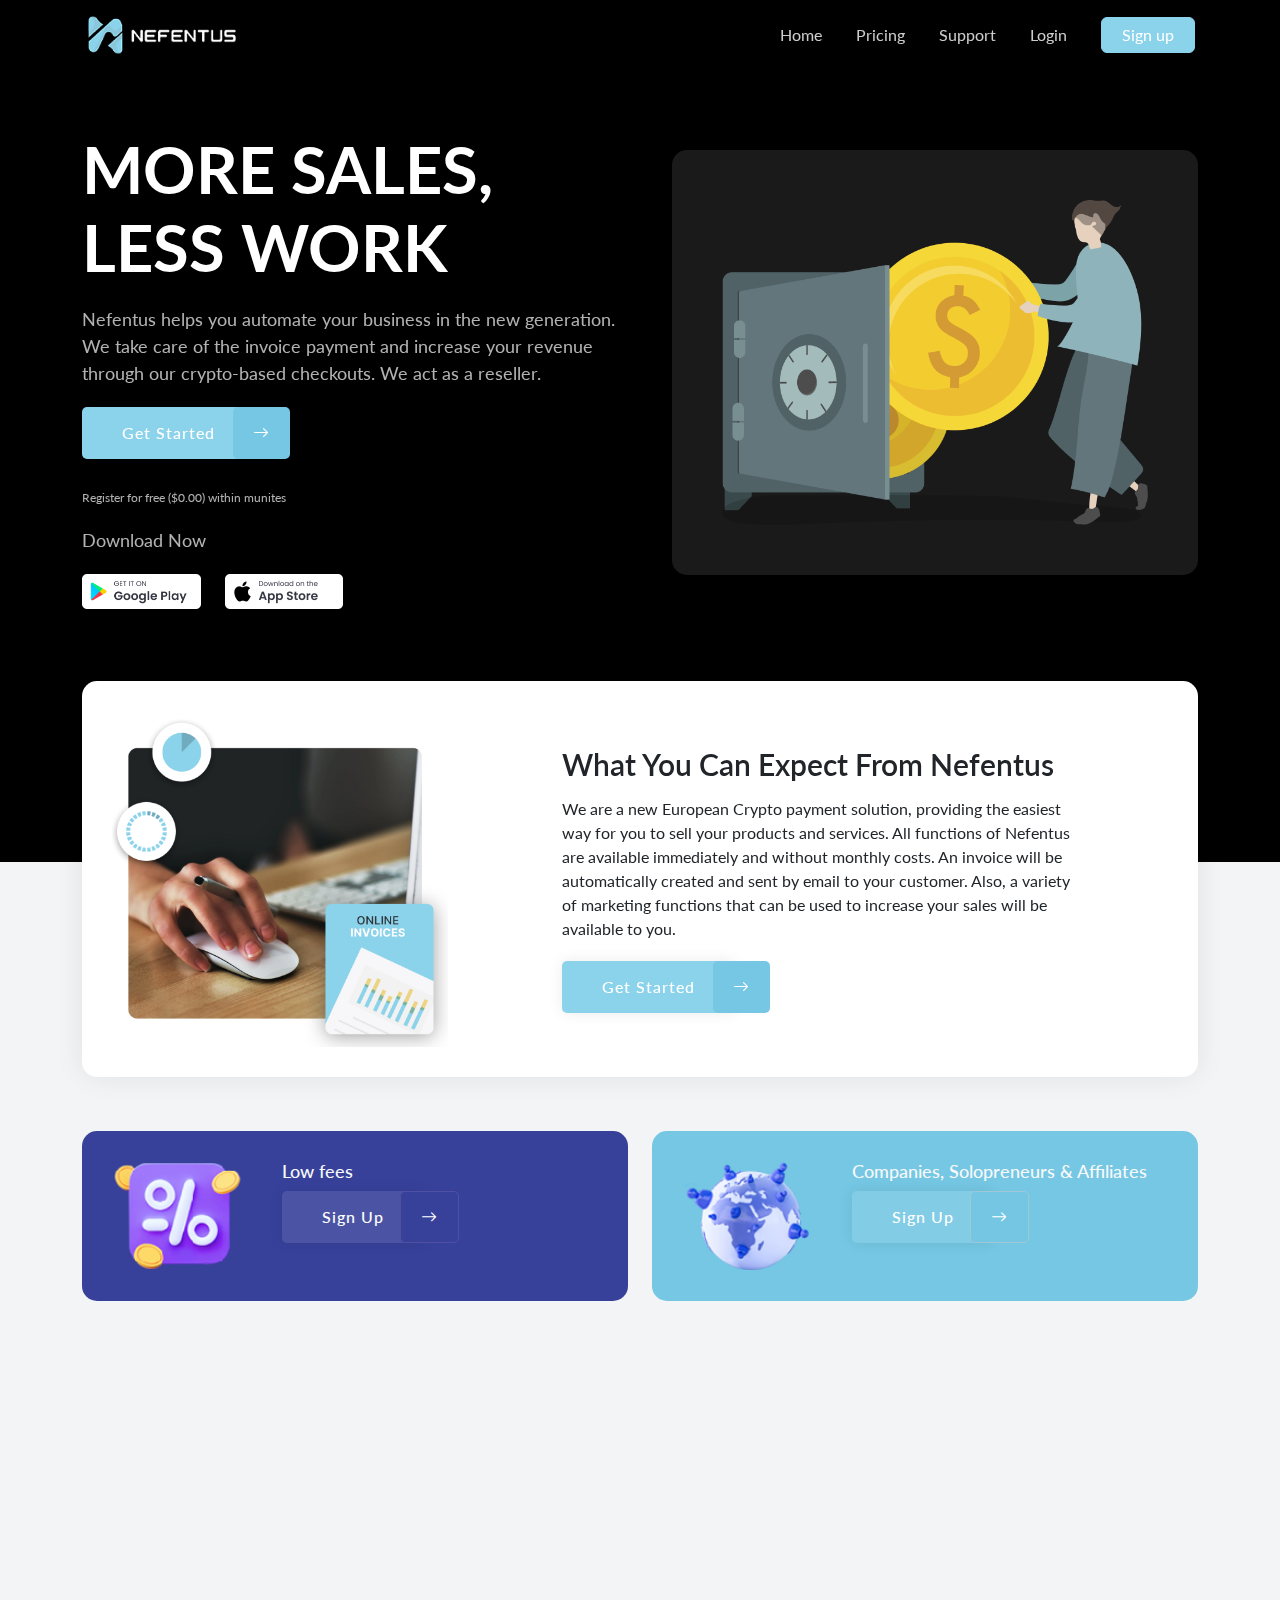
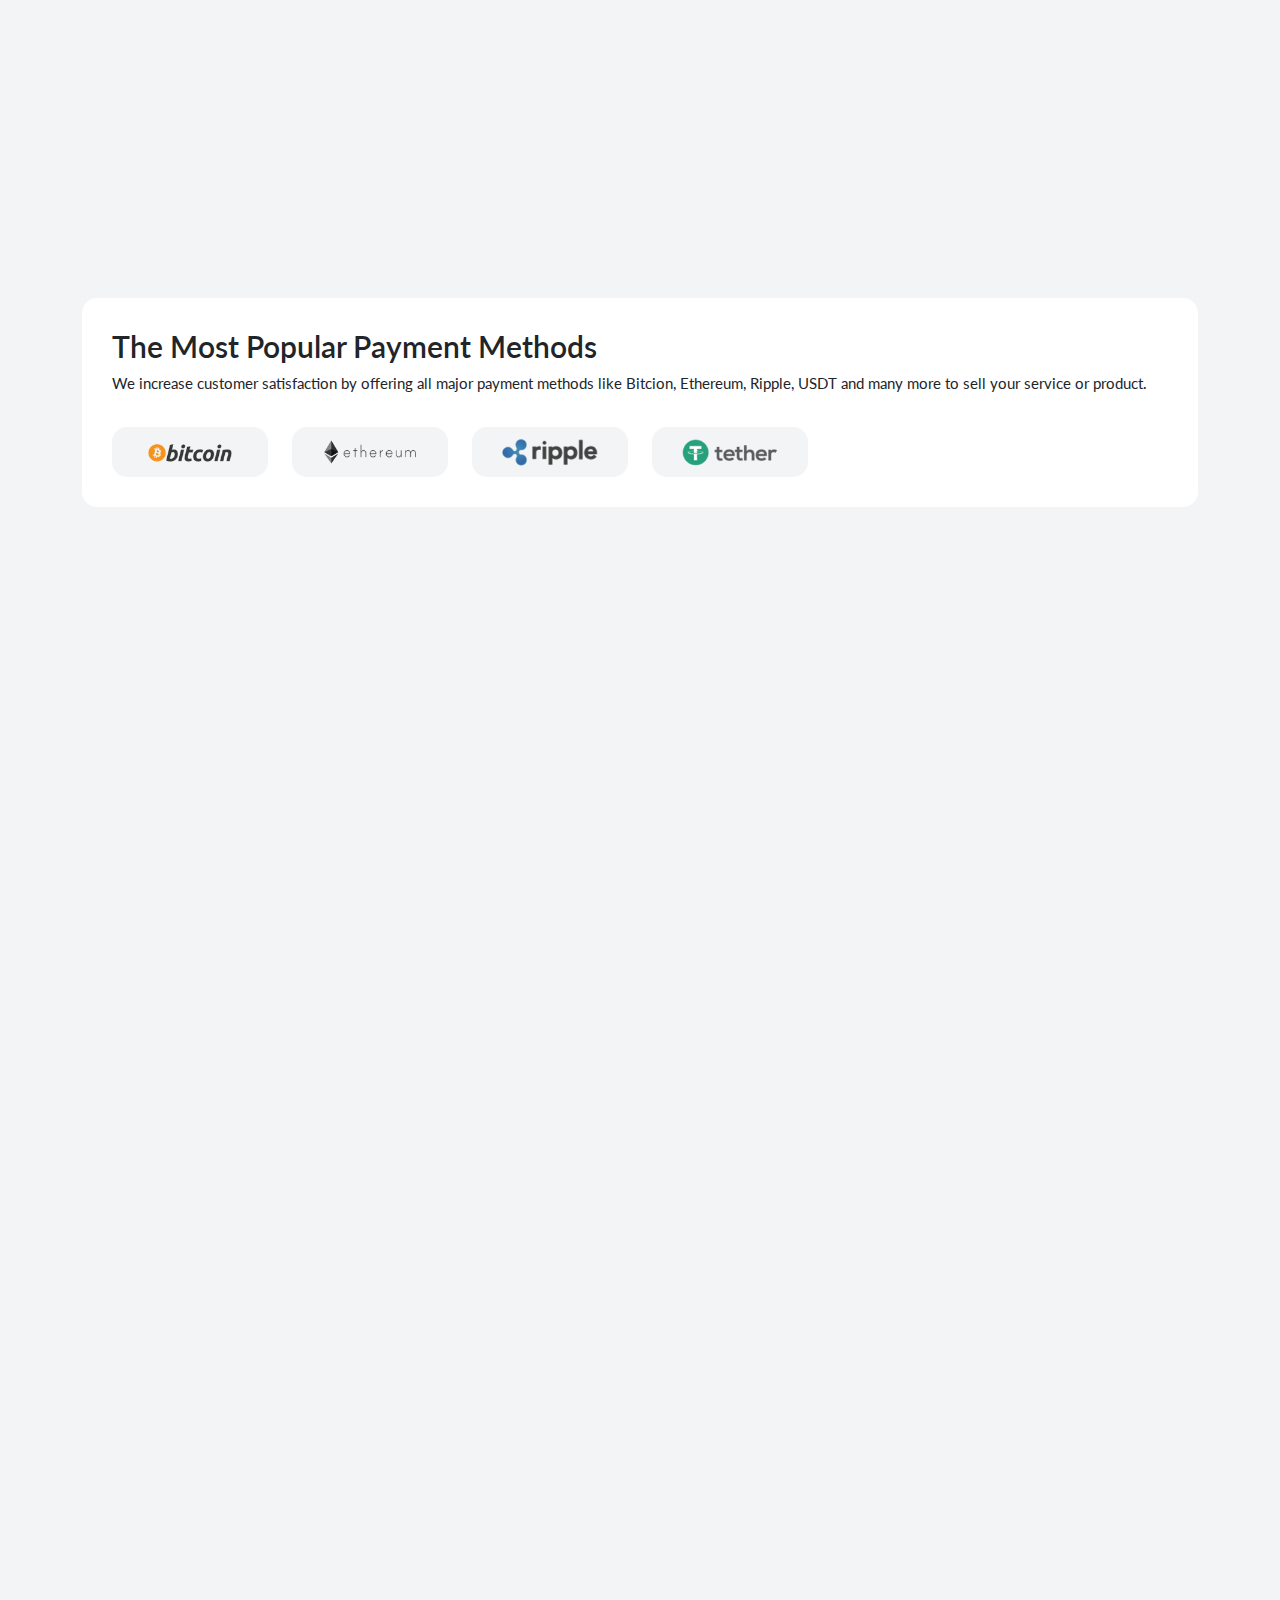
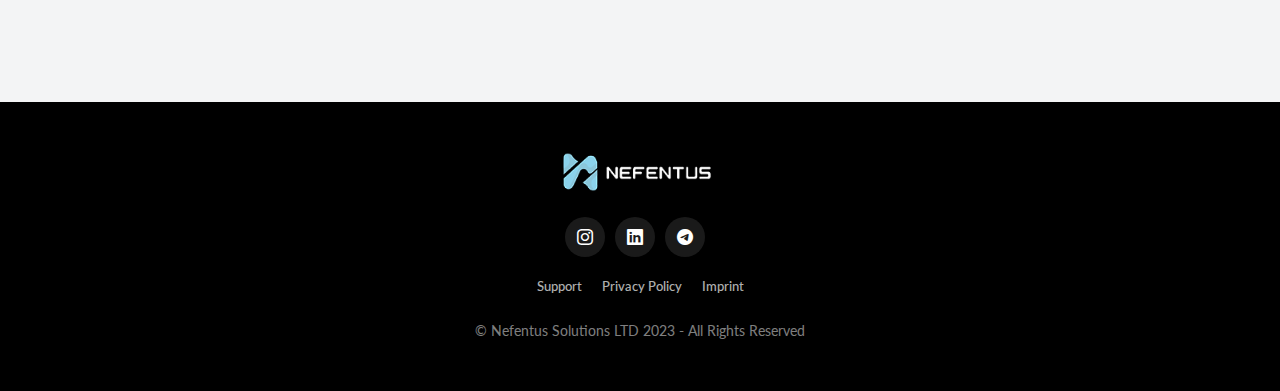
==== commit ac16081d: "COMPLETE" ====
--- a/index.html
+++ b/index.html
@@ -72,7 +72,7 @@
         <div class="col-lg-6 order-2 order-lg-1 d-flex flex-column justify-content-center text-lg-start mt-5">
           <h2>MORE SALES, LESS WORK</h2>
           <p>Nefentus helps you automate your business in the new generation. We take care of the invoice payment and
-            increase your revenue through our crypto-based checkouts. We act as a reseller has to go!</p>
+            increase your revenue through our crypto-based checkouts. We act as a reseller.</p>
           <div class="d-flex justify-content-lg-start">
             <a href="/signup.html" class="btn-get-started">Get Started <i class="bi bi-arrow-right"></i></a>
           </div>
--- a/assets/css/main.css
+++ b/assets/css/main.css
@@ -2962,7 +2962,7 @@
   width: 100%;
   text-align: center;
   font-weight: 600;
-  font-size: 24px;
+  font-size: 16px;
   color: rgba(52, 54, 66, 0.4);
 }
 
@@ -3035,6 +3035,9 @@
   border-radius: 20px 0px 0px 20px;
 }
 
+.checkout-feature img {
+  width: 100%;
+}
 
 .checkout-feature.active {
   background: #8BD2EB;
@@ -3087,9 +3090,8 @@
 
 .checkout-box h1 {
   font-weight: 600;
-  font-size: 40px;
+  font-size: 30px;
   color: #343642;
-  font-family: 'Poppins';
   font-style: normal;
 
 }
@@ -3123,7 +3125,7 @@
 
 .order-overview table tr td {
   font-weight: 500;
-  font-size: 20px;
+  font-size: 16px;
   color: rgba(52, 54, 66, 0.7);
   border-bottom: 1px dashed rgba(52, 54, 66, 0.2);
   padding: 15px 0px;
@@ -3131,7 +3133,7 @@
 
 .order-overview table tr td.price {
   font-weight: 500;
-  font-size: 24px;
+  font-size: 16px;
   color: #8BD2EB;
   text-align: right;
 }
@@ -3142,6 +3144,7 @@
 
 .total-price tr td .total {
   text-align: right;
+  font-size: 18px;
 }
 
 .total-price tr td {
@@ -3441,7 +3444,7 @@
   }
 
   .checkout-feature h4 {
-    padding-top: 20px;
+    padding-top: 0px;
   }
 
   .useful-links li a {
@@ -3481,7 +3484,7 @@
   }
 
   .rec-box img {
-    width: 80%;
+    width: 60%;
   }
 
   .rectengle p {
@@ -3519,4 +3522,16 @@
     display: none;
   }
 
+  .checkout-feature img {
+    width: 20%;
+  }
+
+  .checkout-feature {
+    padding: 10px;
+  }
+
+  .checkout-feature .p-0 {
+    padding: 10;
+  }
+
 }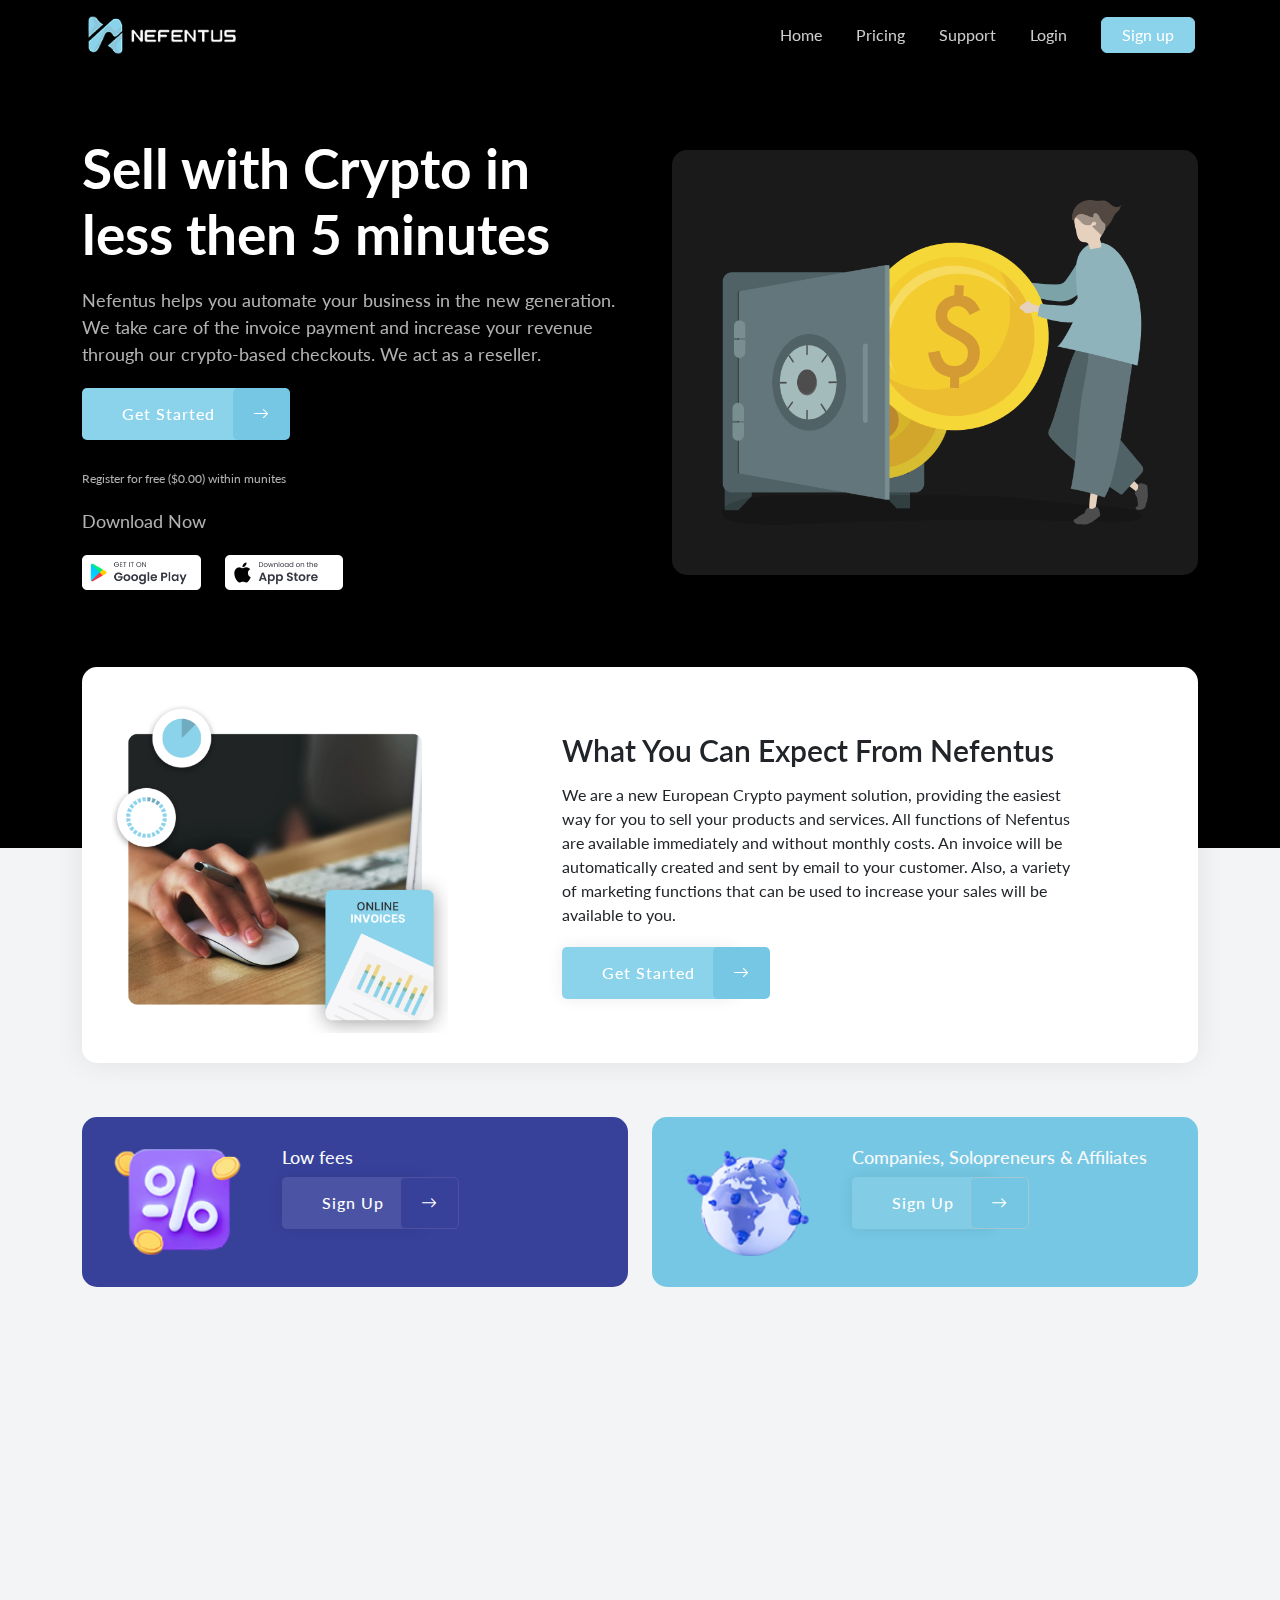
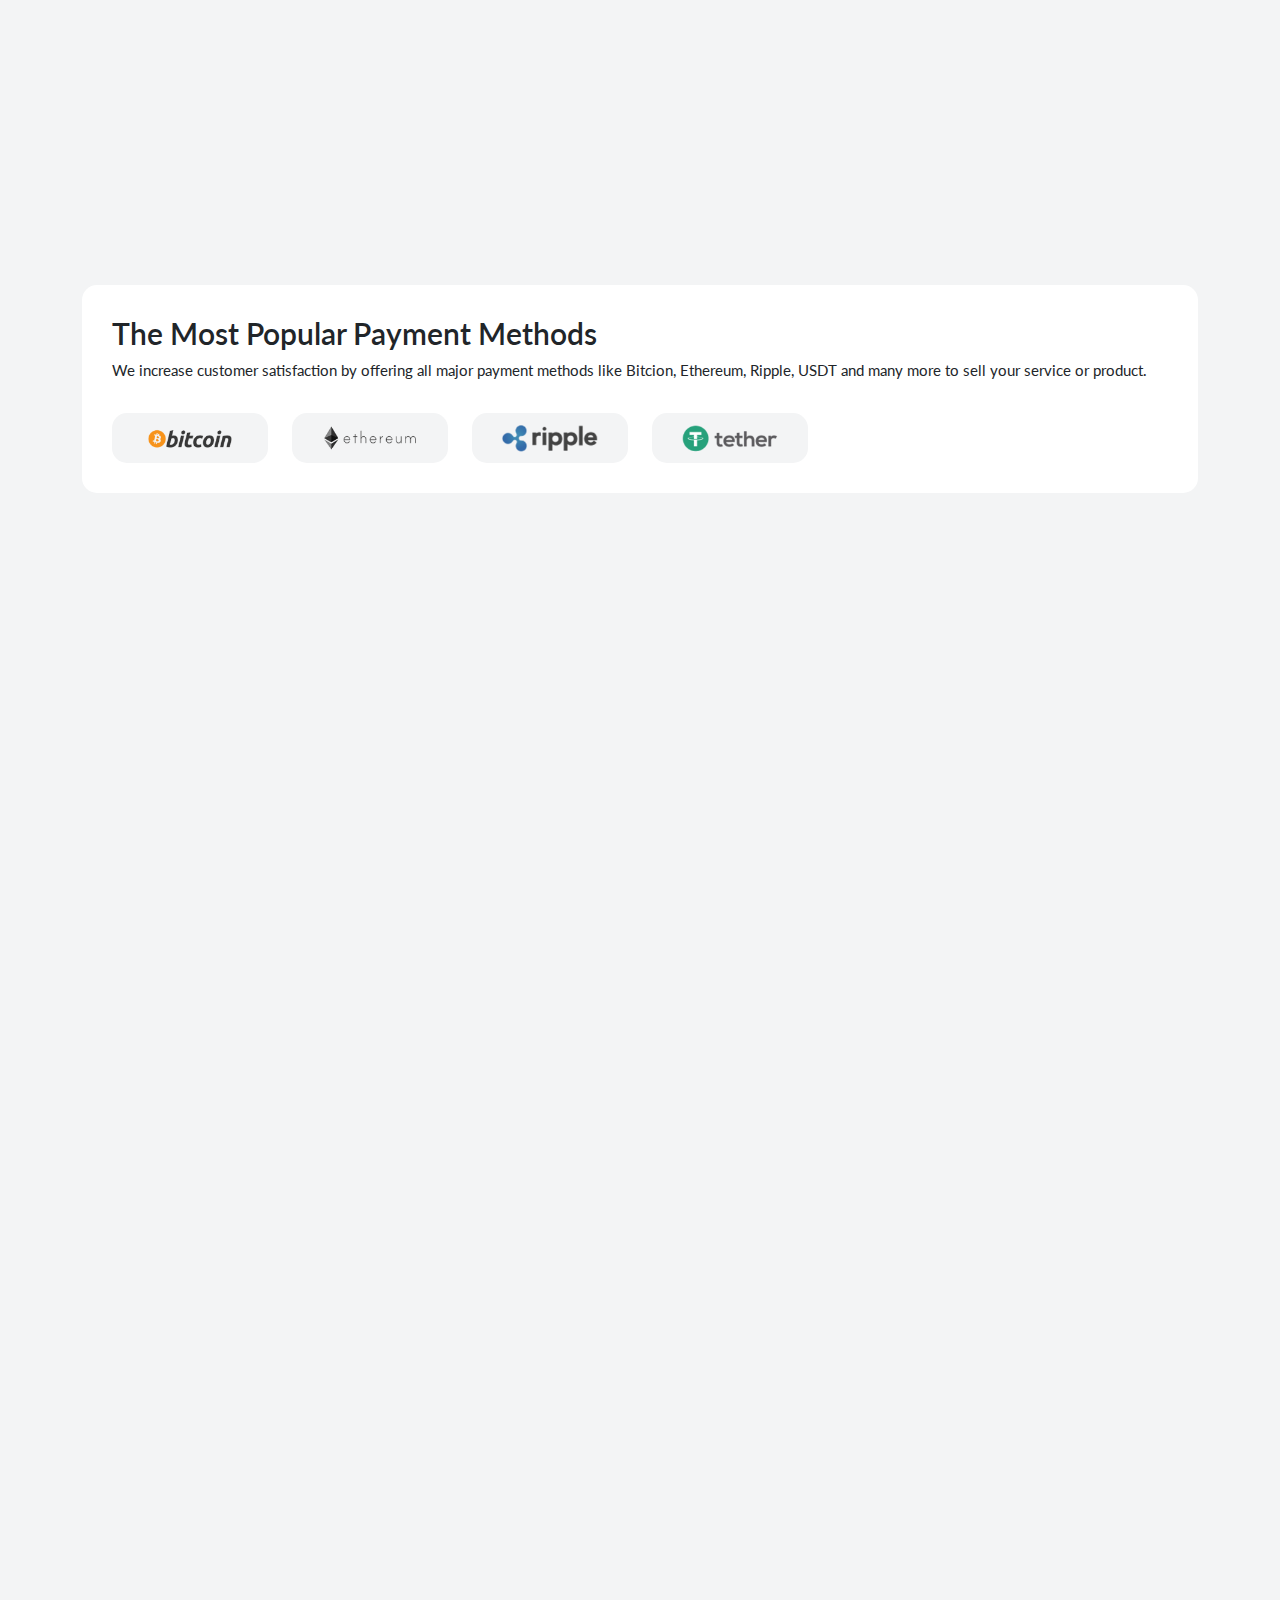
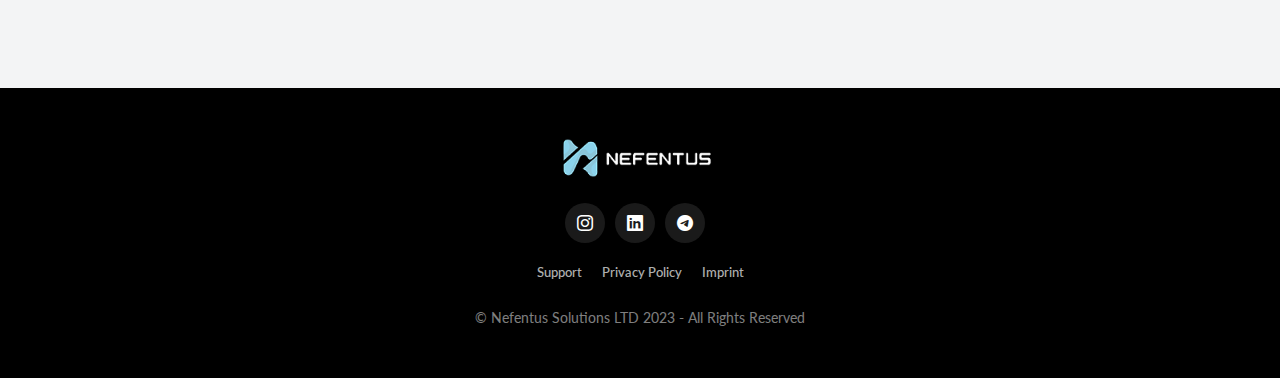
==== commit 87573e79: "COMPLETE" ====
--- a/index.html
+++ b/index.html
@@ -70,7 +70,8 @@
     <div class="container position-relative">
       <div class="row gy-5 " data-aos="fade-in">
         <div class="col-lg-6 order-2 order-lg-1 d-flex flex-column justify-content-center text-lg-start mt-5">
-          <h2>MORE SALES, LESS WORK</h2>
+          <h2>Sell with Crypto in less then 5 minutes
+          </h2>
           <p>Nefentus helps you automate your business in the new generation. We take care of the invoice payment and
             increase your revenue through our crypto-based checkouts. We act as a reseller.</p>
           <div class="d-flex justify-content-lg-start">
--- a/assets/css/main.css
+++ b/assets/css/main.css
@@ -1946,7 +1946,7 @@
 }
 
 .hero h2 {
-  font-size: 65px;
+  font-size: 55px;
   font-weight: 700;
   margin-bottom: 20px;
   color: #fff;
@@ -2003,7 +2003,7 @@
 
 @media (max-width: 640px) {
   .hero h2 {
-    font-size: 25px;
+    font-size: 18px;
   }
 
   .hero .btn-get-started,
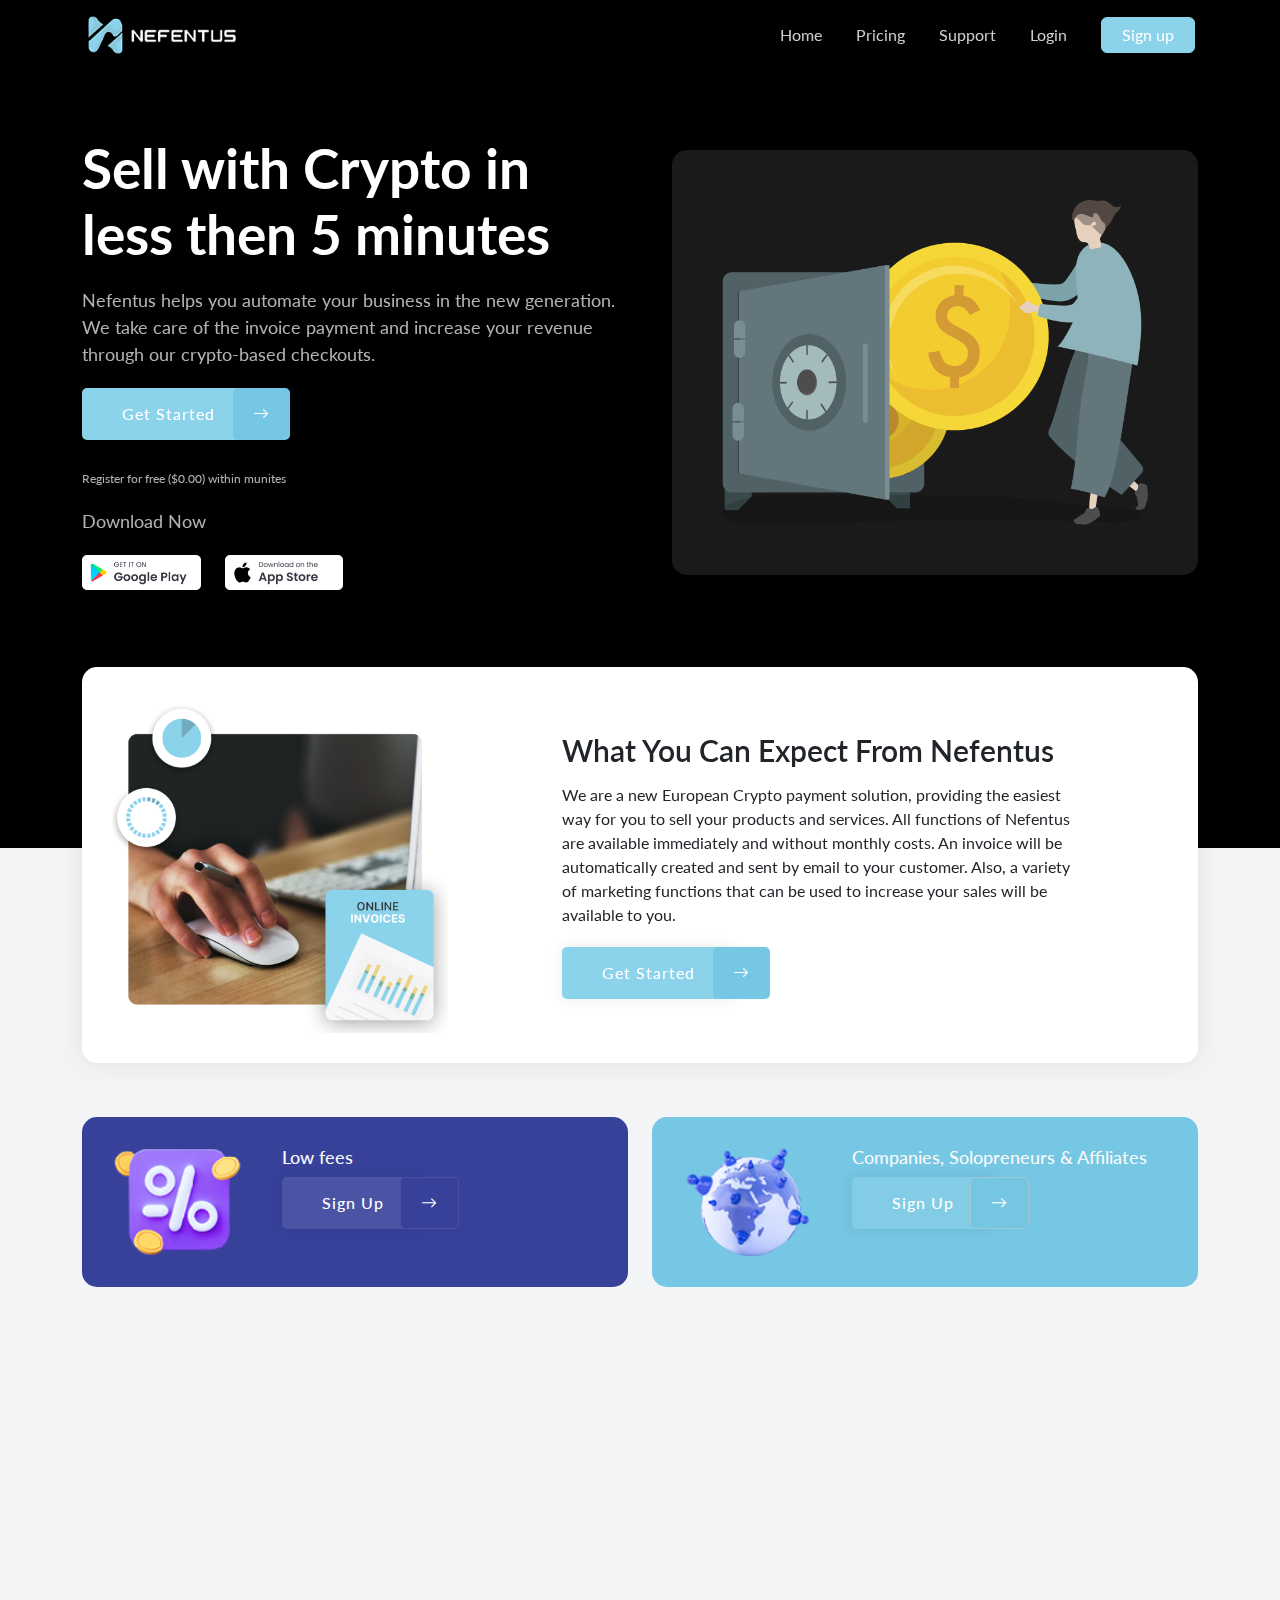
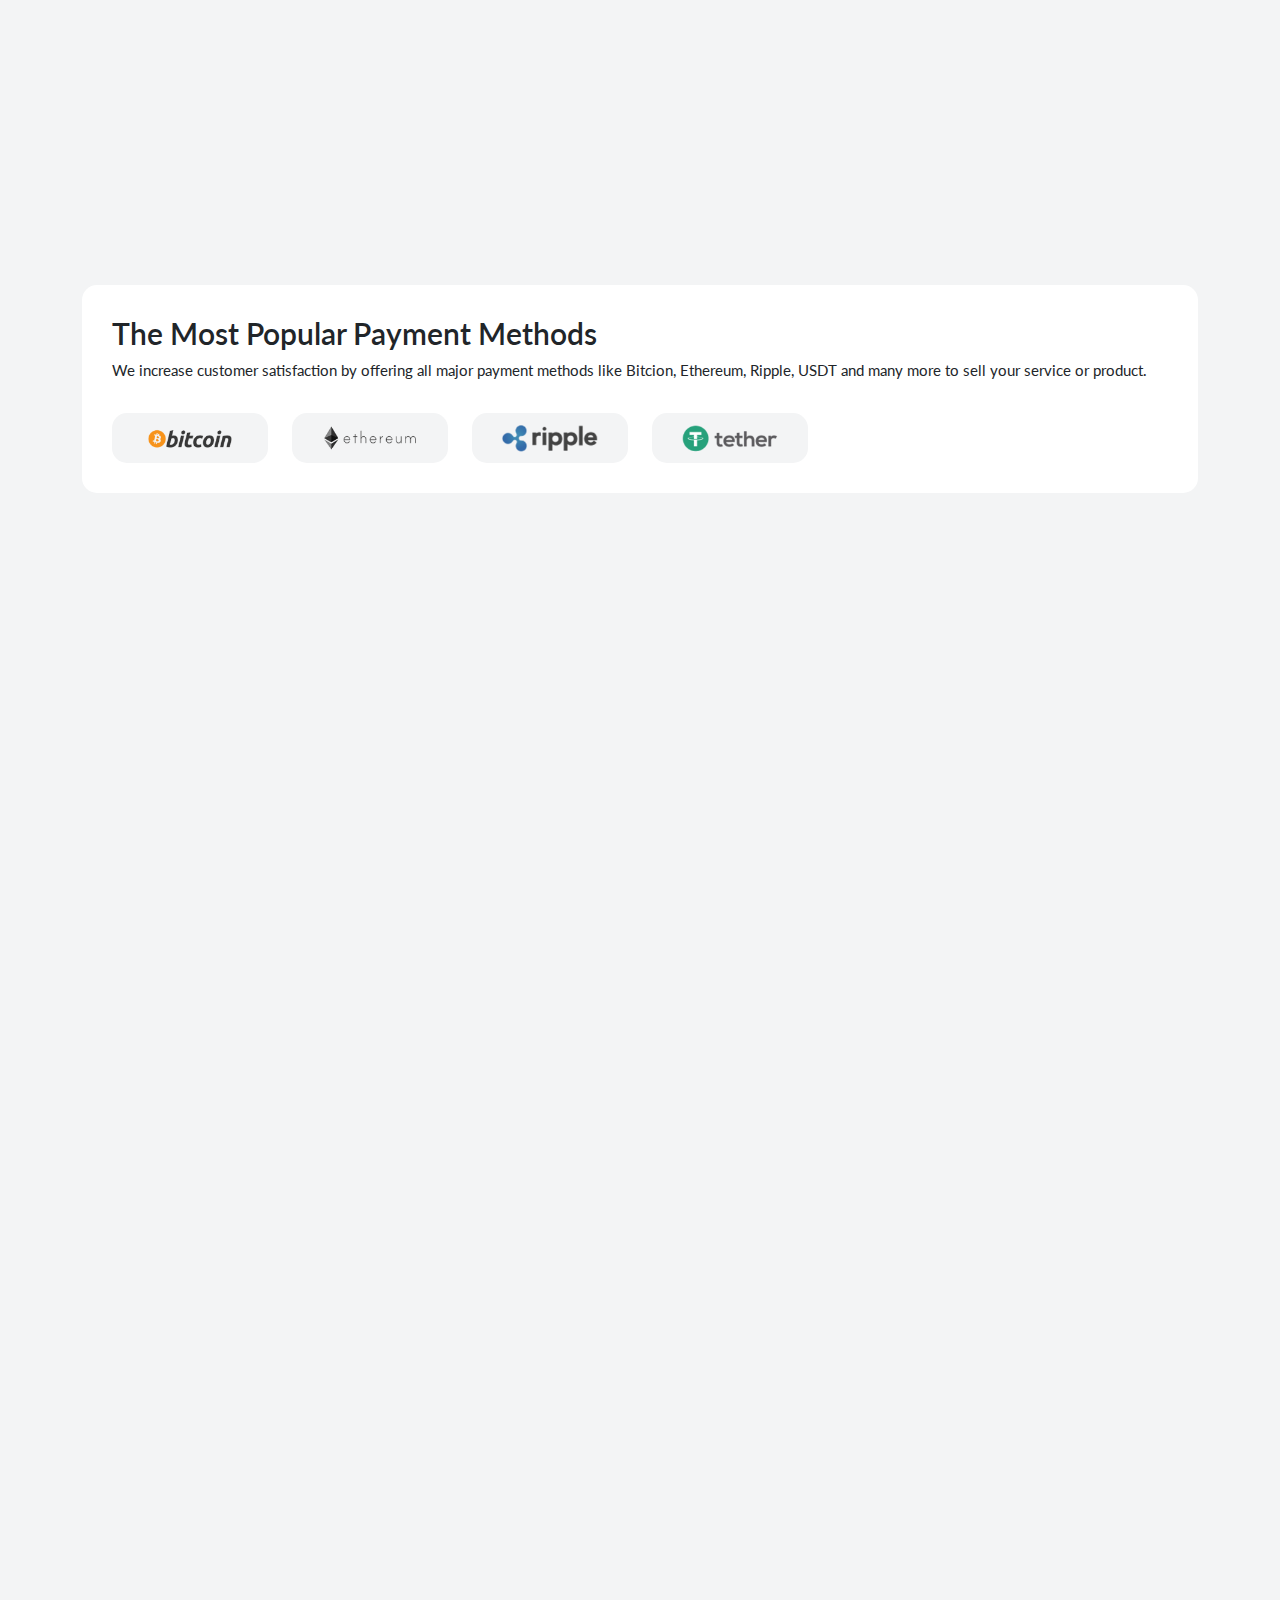
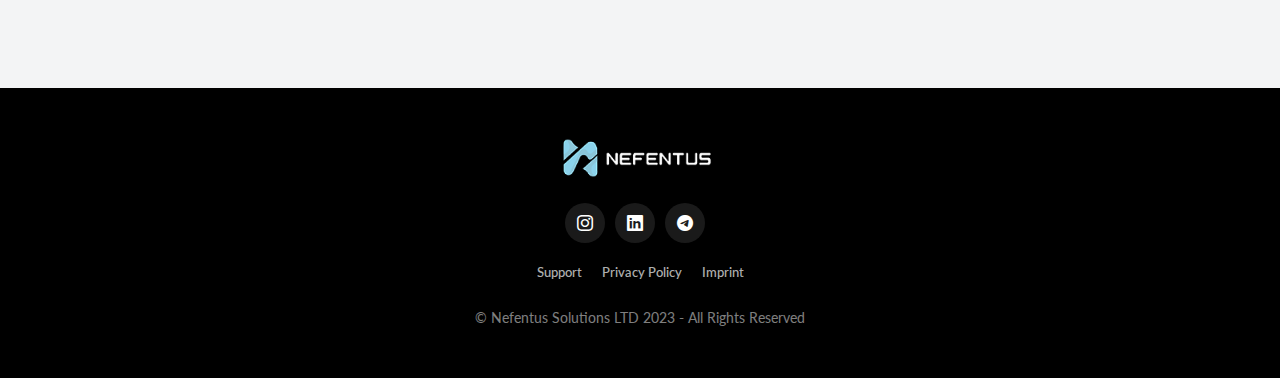
==== commit 502a64b3: "COMPLETE" ====
--- a/index.html
+++ b/index.html
@@ -73,7 +73,7 @@
           <h2>Sell with Crypto in less then 5 minutes
           </h2>
           <p>Nefentus helps you automate your business in the new generation. We take care of the invoice payment and
-            increase your revenue through our crypto-based checkouts. We act as a reseller.</p>
+            increase your revenue through our crypto-based checkouts.</p>
           <div class="d-flex justify-content-lg-start">
             <a href="/signup.html" class="btn-get-started">Get Started <i class="bi bi-arrow-right"></i></a>
           </div>
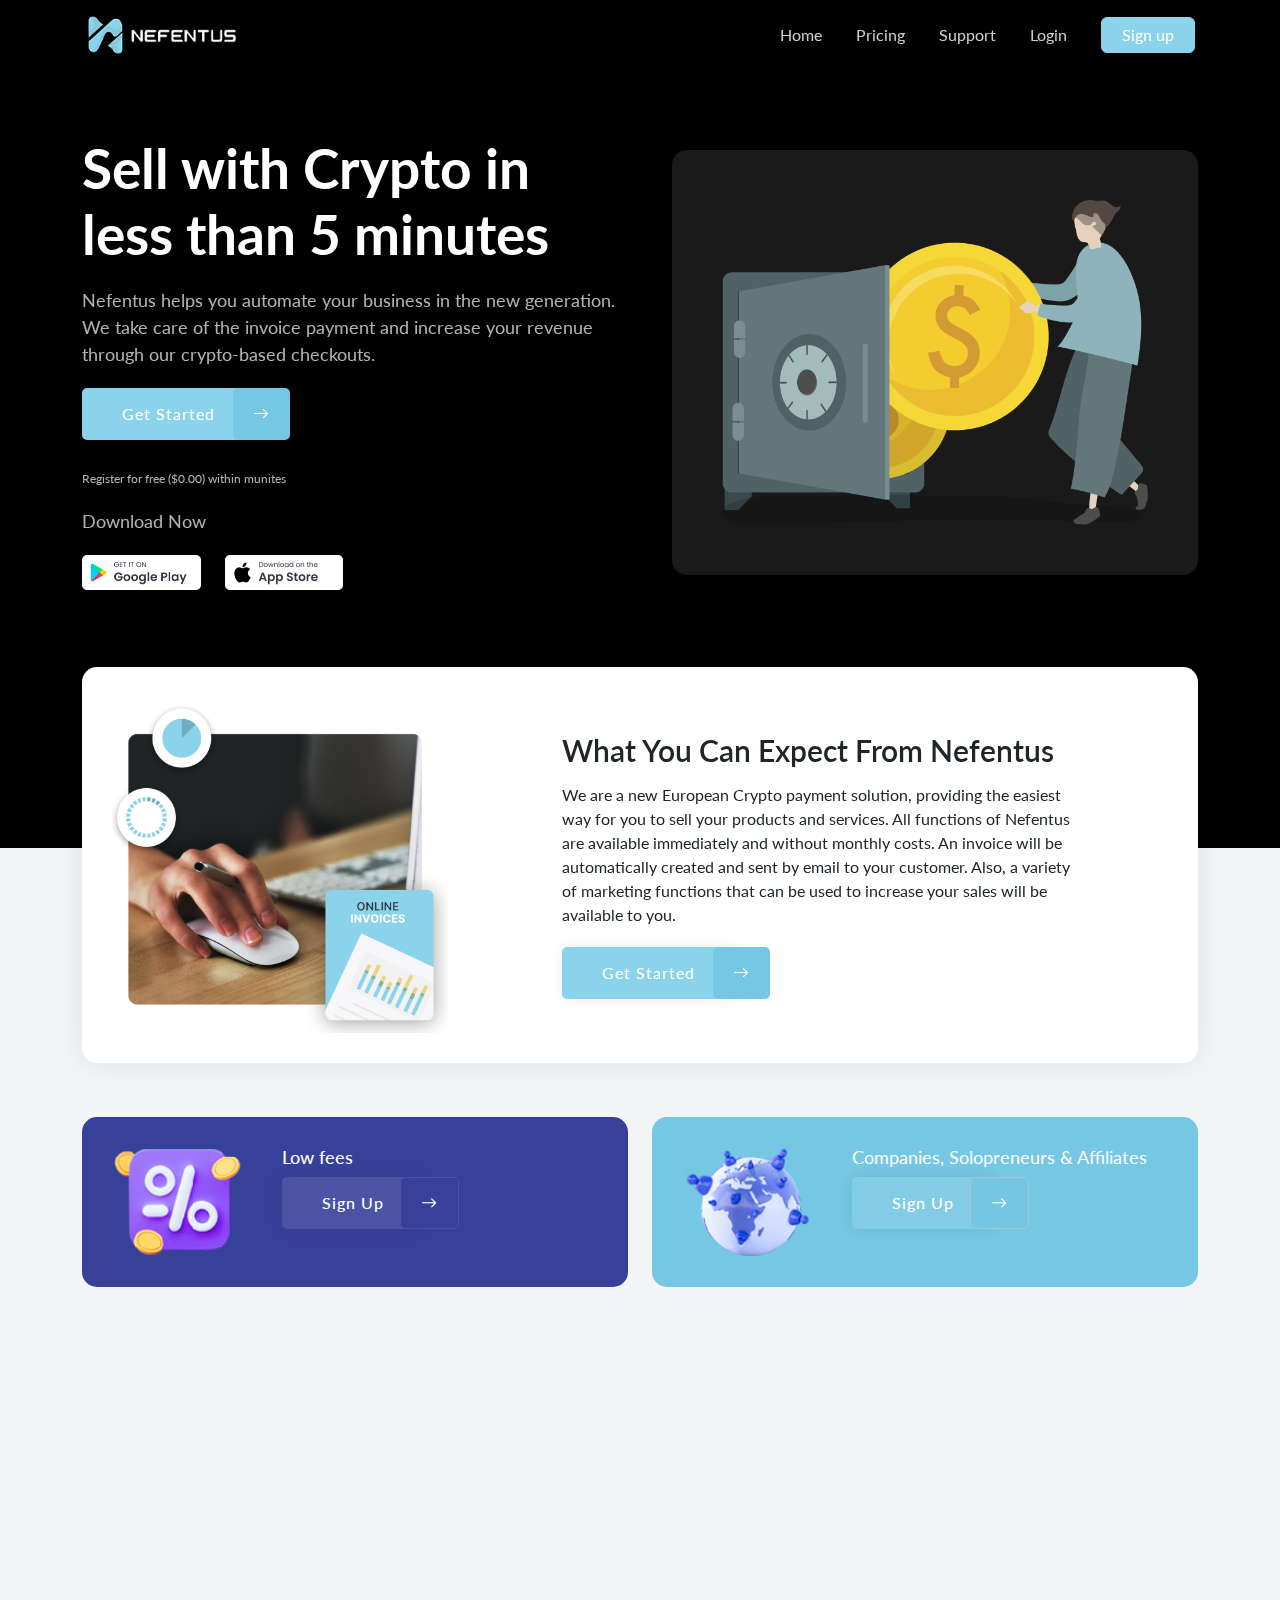
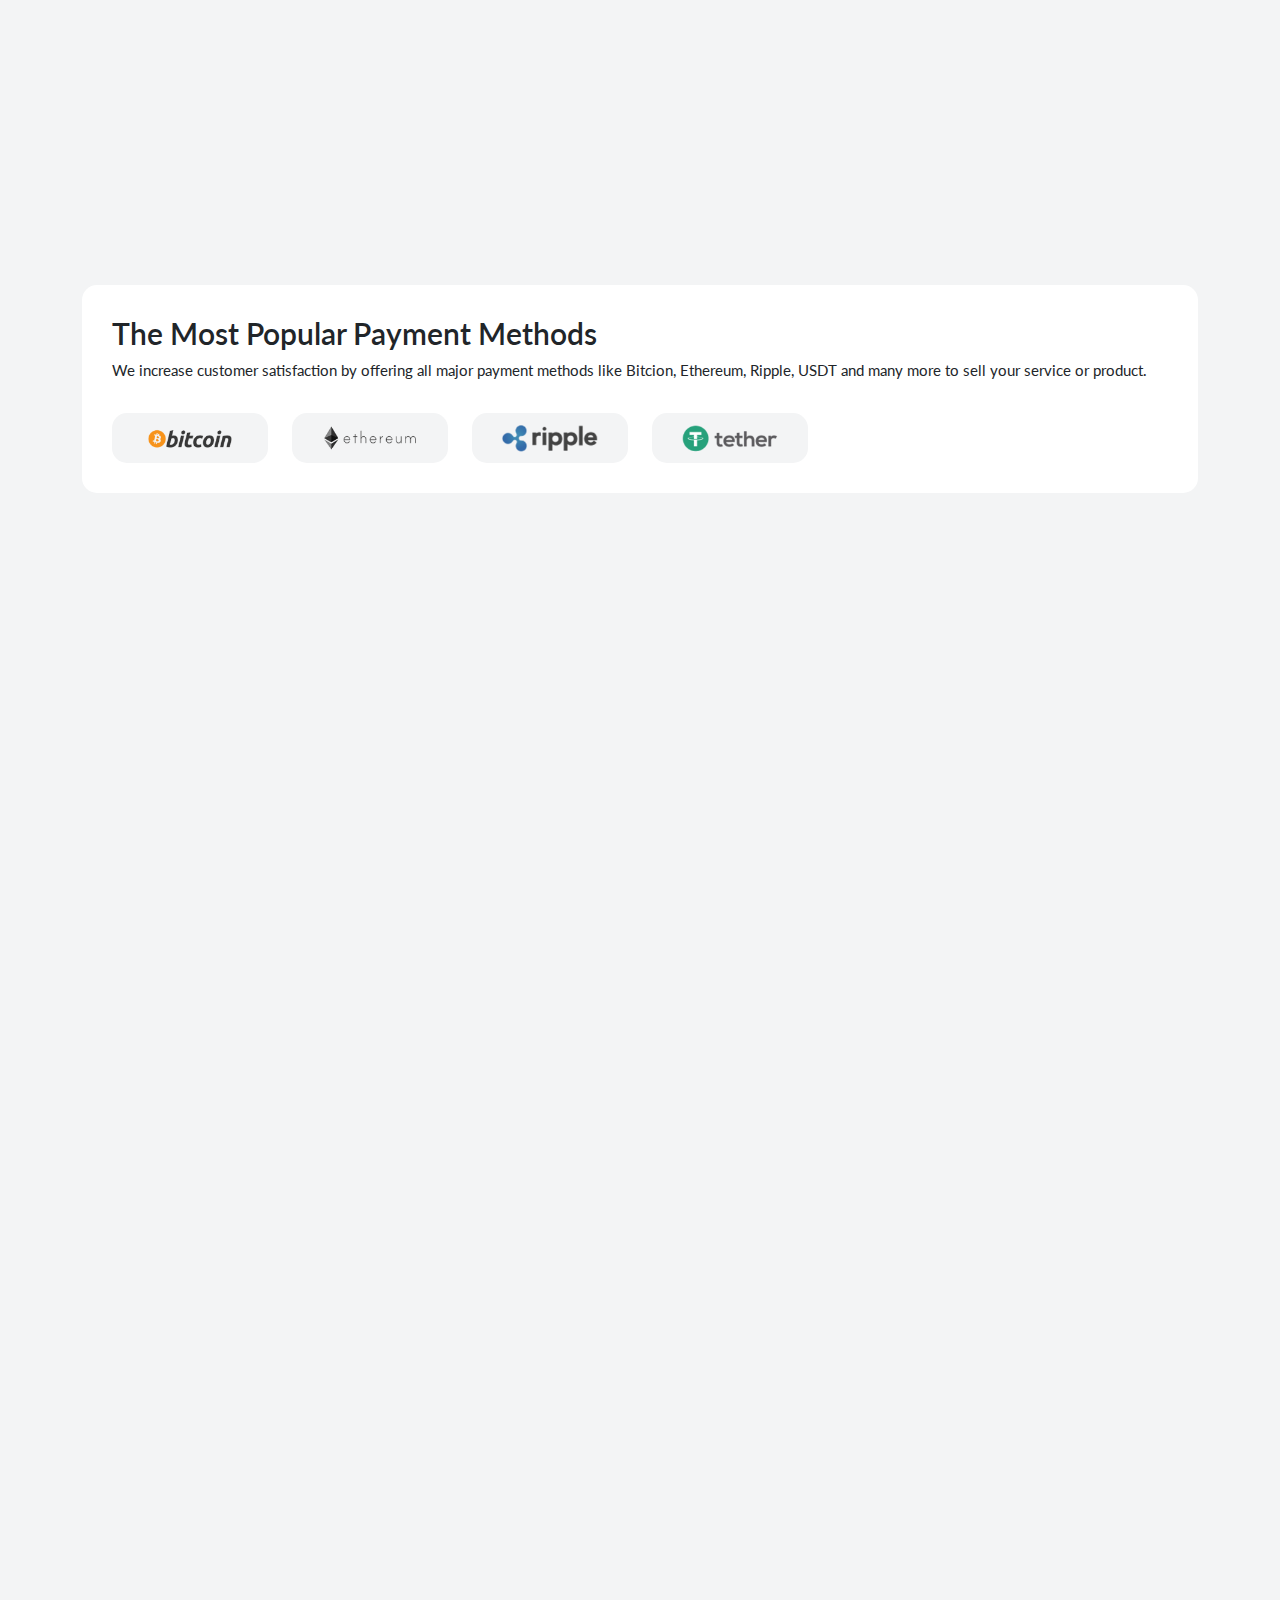
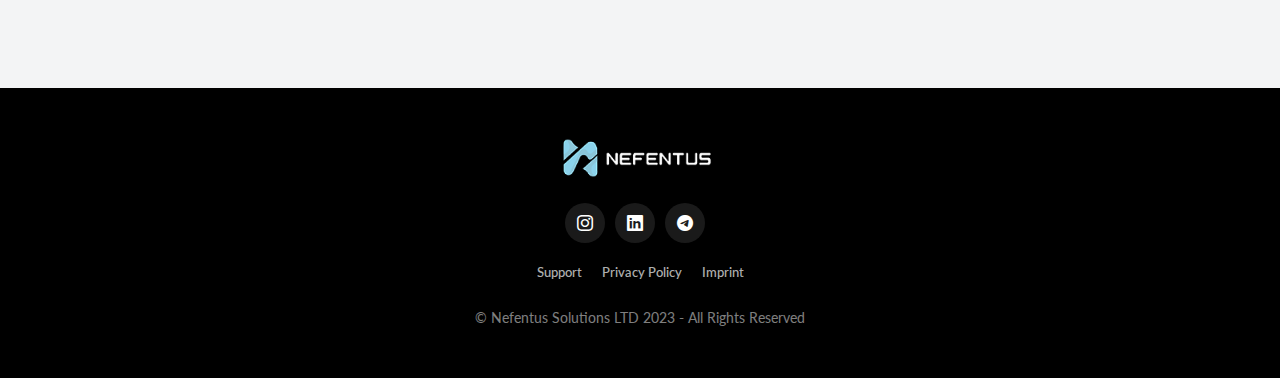
==== commit 3ff4aa9e: "COMPLETE" ====
--- a/index.html
+++ b/index.html
@@ -70,7 +70,7 @@
     <div class="container position-relative">
       <div class="row gy-5 " data-aos="fade-in">
         <div class="col-lg-6 order-2 order-lg-1 d-flex flex-column justify-content-center text-lg-start mt-5">
-          <h2>Sell with Crypto in less then 5 minutes
+          <h2>Sell with Crypto in less than 5 minutes
           </h2>
           <p>Nefentus helps you automate your business in the new generation. We take care of the invoice payment and
             increase your revenue through our crypto-based checkouts.</p>
--- a/assets/css/main.css
+++ b/assets/css/main.css
@@ -3031,19 +3031,23 @@
 
 .checkout-feature {
   background: #F3F4F5;
-  padding: 20px;
+  padding: 10px;
   border-radius: 20px 0px 0px 20px;
 }
 
 .checkout-feature img {
-  width: 100%;
+  width: 80%;
+  margin: auto;
+  display: block;
 }
 
 .checkout-feature.active {
   background: #8BD2EB;
+  padding: 18px;
 }
 
 .checkout-box {
+
   padding: 45px;
 }
 
@@ -3057,8 +3061,12 @@
 
 .checkout-feature h4 {
   font-weight: 600;
-  font-size: 15px;
+  font-size: 13px;
   color: rgba(52, 54, 66, 0.8);
+}
+
+.p15 {
+  padding: 18px;
 }
 
 .right-redius {
@@ -3085,7 +3093,7 @@
 .checkout-box {
   background: #FFFFFF;
   border-radius: 15px;
-  padding: 40px;
+  padding: 30px;
 }
 
 .checkout-box h1 {
@@ -3524,6 +3532,7 @@
 
   .checkout-feature img {
     width: 20%;
+    display: inline-block;
   }
 
   .checkout-feature {
@@ -3534,4 +3543,12 @@
     padding: 10;
   }
 
+  .checkout-box .p-0 {
+    padding: 10px !important;
+  }
+
+  .checkout-feature.active {
+    padding: 10px;
+  }
+
 }